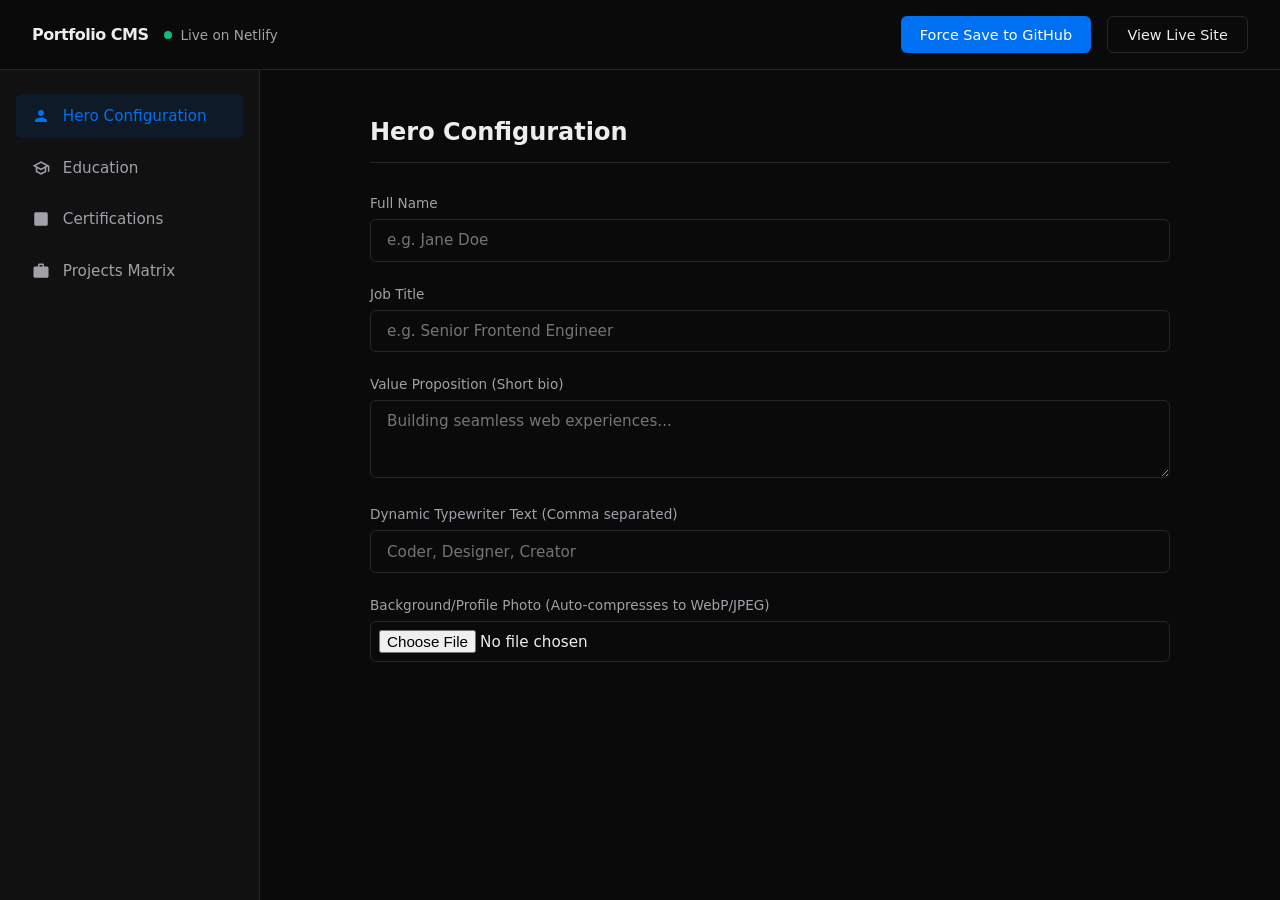
==== admin.html @ edcec65f "Update admin.html" ====
<!DOCTYPE html>
<html lang="en">
<head>
    <meta charset="UTF-8">
    <meta name="viewport" content="width=device-width, initial-scale=1.0">
    <title>CMS Dashboard</title>
    <style>
        :root { --bg-app: #0a0a0a; --bg-panel: #111111; --border: #27272a; --text-main: #ededed; --text-muted: #a1a1aa; --accent: #0070f3; --accent-hover: #0056b3; --danger: #ef4444; --success: #10b981; --radius: 6px; }
        * { box-sizing: border-box; margin: 0; padding: 0; font-family: 'Inter', system-ui, sans-serif; }
        body { background: var(--bg-app); color: var(--text-main); height: 100vh; overflow: hidden; }
        .hidden { display: none !important; }
        
        .dashboard { display: flex; flex-direction: column; height: 100vh; }
        .admin-header { display: flex; justify-content: space-between; align-items: center; padding: 1rem 2rem; border-bottom: 1px solid var(--border); background: var(--bg-app); }
        .admin-layout { display: flex; flex: 1; overflow: hidden; }
        .sidebar { width: 260px; border-right: 1px solid var(--border); background: var(--bg-panel); padding: 1.5rem 1rem; display: flex; flex-direction: column; gap: 0.5rem; }
        .nav-btn { display: flex; align-items: center; gap: 0.8rem; background: transparent; color: var(--text-muted); border: none; padding: 0.8rem 1rem; border-radius: var(--radius); cursor: pointer; text-align: left; font-size: 0.95rem; font-weight: 500; transition: all 0.2s; }
        .nav-btn:hover { background: rgba(255,255,255,0.05); color: var(--text-main); }
        .nav-btn.active { background: rgba(0, 112, 243, 0.1); color: var(--accent); }
        .nav-icon { width: 18px; height: 18px; fill: currentColor; }
        .main-content { flex: 1; padding: 3rem 4rem; overflow-y: auto; background: var(--bg-app); }
        .tab-pane { display: none; max-width: 800px; margin: 0 auto; animation: fadeIn 0.3s; }
        .tab-pane.active { display: block; }
        h2 { font-size: 1.5rem; font-weight: 600; margin-bottom: 2rem; border-bottom: 1px solid var(--border); padding-bottom: 1rem; }
        .saas-label { display: block; font-size: 0.85rem; font-weight: 500; color: var(--text-muted); margin-bottom: 0.5rem; }
        .saas-input { background: transparent; border: 1px solid var(--border); color: var(--text-main); padding: 0.7rem 1rem; border-radius: var(--radius); width: 100%; transition: all 0.2s; outline: none; margin-bottom: 1.5rem; font-size: 0.95rem; }
        .saas-input:focus { border-color: var(--accent); box-shadow: 0 0 0 1px var(--accent); }
        .btn-primary { background: var(--accent); color: white; border: none; padding: 0.6rem 1.2rem; border-radius: var(--radius); cursor: pointer; font-weight: 500; font-size: 0.9rem; transition: background 0.2s; display: inline-flex; align-items: center; justify-content: center; text-decoration: none;}
        .btn-primary:hover { background: var(--accent-hover); }
        .btn-outline { background: transparent; border: 1px solid var(--border); color: var(--text-main); padding: 0.6rem 1.2rem; border-radius: var(--radius); cursor: pointer; font-size: 0.9rem; transition: all 0.2s; text-decoration: none;}
        .btn-outline:hover { background: rgba(255,255,255,0.05); }
        .btn-danger { color: var(--danger) !important; border-color: rgba(239, 68, 68, 0.3) !important; }
        .btn-danger:hover { background: rgba(239, 68, 68, 0.1) !important; }
        .accordion-item { border: 1px solid var(--border); border-radius: var(--radius); margin-bottom: 1rem; background: var(--bg-panel); overflow: hidden; }
        .accordion-header { display: flex; justify-content: space-between; align-items: center; padding: 1rem 1.5rem; cursor: pointer; font-weight: 500; background: rgba(255,255,255,0.02); }
        .accordion-header:hover { background: rgba(255,255,255,0.05); }
        .accordion-body { padding: 1.5rem; border-top: 1px solid var(--border); display: none; }
        .save-indicator { font-size: 0.85rem; font-weight: 500; display: flex; align-items: center; gap: 0.5rem; color: var(--text-muted); }
        .dot { width: 8px; height: 8px; border-radius: 50%; background: var(--success); }
        .img-preview-box { width: 60px; height: 60px; border-radius: var(--radius); object-fit: cover; border: 1px solid var(--border); margin-top: 0.5rem; display: block; }
        @keyframes fadeIn { from { opacity: 0; transform: translateY(5px); } to { opacity: 1; transform: translateY(0); } }
    </style>
</head>
<body>

    <div id="admin-dashboard" class="dashboard">
        <header class="admin-header">
            <div style="display: flex; align-items: center; gap: 1rem;">
                <div style="font-weight: 600; letter-spacing: -0.5px;">Portfolio CMS</div>
                <div class="save-indicator" id="save-indicator"><div class="dot"></div> Live on Netlify</div>
            </div>
            <div style="display: flex; gap: 1rem;">
                <button id="manual-save-btn" class="btn-primary" onclick="saveStateToStorage()">Force Save to GitHub</button>
                <a href="index.html" target="_blank" class="btn-outline">View Live Site</a>
            </div>
        </header>
        
        <div class="admin-layout">
            <aside class="sidebar">
                <button class="nav-btn active" data-tab="hero-tab"><svg class="nav-icon" viewBox="0 0 24 24"><path d="M12 12c2.21 0 4-1.79 4-4s-1.79-4-4-4-4 1.79-4 4 1.79 4 4 4zm0 2c-2.67 0-8 1.34-8 4v2h16v-2c0-2.66-5.33-4-8-4z"/></svg> Hero Configuration</button>
                <button class="nav-btn" data-tab="edu-tab"><svg class="nav-icon" viewBox="0 0 24 24"><path d="M12 3L1 9l4 2.18v6L12 21l7-3.82v-6l2.12-1.15V17h2V9L12 3zm6.82 6L12 12.72 5.18 9 12 5.28 18.82 9zM17 15.99l-5 2.73-5-2.73v-3.72L12 15l5-2.73v3.72z"/></svg> Education</button>
                <button class="nav-btn" data-tab="cert-tab"><svg class="nav-icon" viewBox="0 0 24 24"><path d="M19 3H5c-1.1 0-2 .9-2 2v14c0 1.1.9 2 2 2h14c1.1 0 2-.9 2-2V5c0-1.1-.9-2-2-2zm-7 9h-2V7h-2v5H6v2h2v5h2v-5h2v-2z"/></svg> Certifications</button>
                <button class="nav-btn" data-tab="proj-tab"><svg class="nav-icon" viewBox="0 0 24 24"><path d="M20 6h-4V4c0-1.11-.89-2-2-2h-4c-1.11 0-2 .89-2 2v2H4c-1.11 0-1.99.89-1.99 2L2 19c0 1.11.89 2 2 2h16c1.11 0 2-.89 2-2V8c0-1.11-.89-2-2-2zm-6 0h-4V4h4v2z"/></svg> Projects Matrix</button>
            </aside>
            <main class="main-content">
                <div id="hero-tab" class="tab-pane active">
                    <h2>Hero Configuration</h2>
                    <label class="saas-label">Full Name</label>
                    <input type="text" id="h-name" class="saas-input" placeholder="e.g. Jane Doe" onchange="updateHero('name', this.value)">
                    <label class="saas-label">Job Title</label>
                    <input type="text" id="h-title" class="saas-input" placeholder="e.g. Senior Frontend Engineer" onchange="updateHero('title', this.value)">
                    <label class="saas-label">Value Proposition (Short bio)</label>
                    <textarea id="h-valueProp" class="saas-input" rows="3" placeholder="Building seamless web experiences..." onchange="updateHero('valueProp', this.value)"></textarea>
                    <label class="saas-label">Dynamic Typewriter Text (Comma separated)</label>
                    <input type="text" id="h-dynText" class="saas-input" placeholder="Coder, Designer, Creator" onchange="updateHeroMeta('dynamicText', this.value.split(',').map(s=>s.trim()))">
                    <label class="saas-label">Background/Profile Photo (Auto-compresses to WebP/JPEG)</label>
                    <input type="file" id="h-photo" accept="image/*" class="saas-input" style="padding: 0.5rem;" onchange="handleHeroImage(this)">
                    <img id="h-photo-preview" class="img-preview-box hidden" alt="Hero Preview">
                </div>
                <div id="edu-tab" class="tab-pane">
                    <div style="display:flex; justify-content:space-between; align-items:center; border-bottom: 1px solid var(--border); margin-bottom:2rem; padding-bottom:1rem;">
                        <h2 style="margin:0; border:none; padding:0;">Education Timeline</h2>
                        <button class="btn-primary" id="add-edu">+ Add Entry</button>
                    </div>
                    <div id="edu-list"></div>
                </div>
                <div id="cert-tab" class="tab-pane">
                    <div style="display:flex; justify-content:space-between; align-items:center; border-bottom: 1px solid var(--border); margin-bottom:2rem; padding-bottom:1rem;">
                        <h2 style="margin:0; border:none; padding:0;">Certifications</h2>
                        <button class="btn-primary" id="add-cert">+ Add Entry</button>
                    </div>
                    <div id="cert-list"></div>
                </div>
                <div id="proj-tab" class="tab-pane">
                    <div style="display:flex; justify-content:space-between; align-items:center; border-bottom: 1px solid var(--border); margin-bottom:2rem; padding-bottom:1rem;">
                        <h2 style="margin:0; border:none; padding:0;">Projects Matrix</h2>
                        <button class="btn-primary" id="add-proj">+ Add Entry</button>
                    </div>
                    <div id="proj-list"></div>
                </div>
            </main>
        </div>
    </div>
    <script src="admin.js"></script>
</body>
</html>
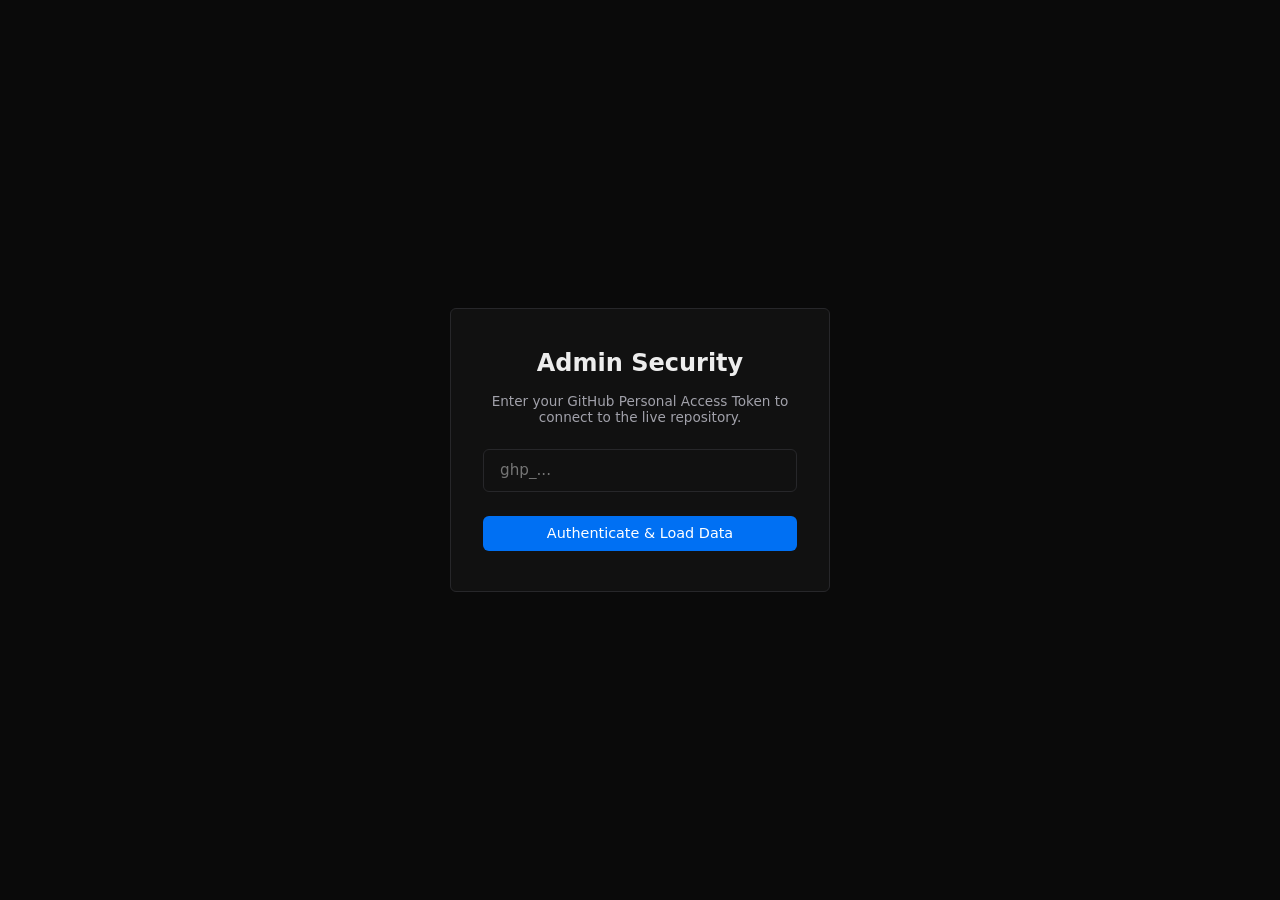
==== commit a4fbf164: "Add authentication screen and enhance layout Refactor admin.html to include authentication screen an" ====
--- a/admin.html
+++ b/admin.html
@@ -9,7 +9,9 @@
         * { box-sizing: border-box; margin: 0; padding: 0; font-family: 'Inter', system-ui, sans-serif; }
         body { background: var(--bg-app); color: var(--text-main); height: 100vh; overflow: hidden; }
         .hidden { display: none !important; }
-        
+        .auth-container { height: 100vh; display: flex; align-items: center; justify-content: center; }
+        .auth-box { background: var(--bg-panel); border: 1px solid var(--border); padding: 2.5rem 2rem; border-radius: var(--radius); width: 380px; text-align: center; }
+        .shake { animation: shake 0.4s; }
         .dashboard { display: flex; flex-direction: column; height: 100vh; }
         .admin-header { display: flex; justify-content: space-between; align-items: center; padding: 1rem 2rem; border-bottom: 1px solid var(--border); background: var(--bg-app); }
         .admin-layout { display: flex; flex: 1; overflow: hidden; }
@@ -39,19 +41,29 @@
         .dot { width: 8px; height: 8px; border-radius: 50%; background: var(--success); }
         .img-preview-box { width: 60px; height: 60px; border-radius: var(--radius); object-fit: cover; border: 1px solid var(--border); margin-top: 0.5rem; display: block; }
         @keyframes fadeIn { from { opacity: 0; transform: translateY(5px); } to { opacity: 1; transform: translateY(0); } }
+        @keyframes shake { 0%, 100% { transform: translateX(0); } 25% { transform: translateX(-10px); } 75% { transform: translateX(10px); } }
     </style>
 </head>
 <body>
+    <div id="auth-screen" class="auth-container">
+        <form id="login-form" class="auth-box">
+            <h2 style="margin-bottom: 1rem; border:none; padding:0;">Admin Security</h2>
+            <p style="font-size: 0.85rem; color: var(--text-muted); margin-bottom: 1.5rem;">Enter your GitHub Personal Access Token to connect to the live repository.</p>
+            <input type="password" id="gh-token" class="saas-input" placeholder="ghp_..." required style="margin-bottom: 1.5rem;">
+            <button type="submit" class="btn-primary" style="width: 100%;">Authenticate & Load Data</button>
+        </form>
+    </div>
 
-    <div id="admin-dashboard" class="dashboard">
+    <div id="admin-dashboard" class="hidden dashboard">
         <header class="admin-header">
             <div style="display: flex; align-items: center; gap: 1rem;">
                 <div style="font-weight: 600; letter-spacing: -0.5px;">Portfolio CMS</div>
                 <div class="save-indicator" id="save-indicator"><div class="dot"></div> Live on Netlify</div>
             </div>
             <div style="display: flex; gap: 1rem;">
-                <button id="manual-save-btn" class="btn-primary" onclick="saveStateToStorage()">Force Save to GitHub</button>
+                <button id="manual-save-btn" class="btn-primary" onclick="saveStateToStorage()">Save to GitHub</button>
                 <a href="index.html" target="_blank" class="btn-outline">View Live Site</a>
+                <button id="logout-btn" class="btn-outline btn-danger">Disconnect</button>
             </div>
         </header>
         
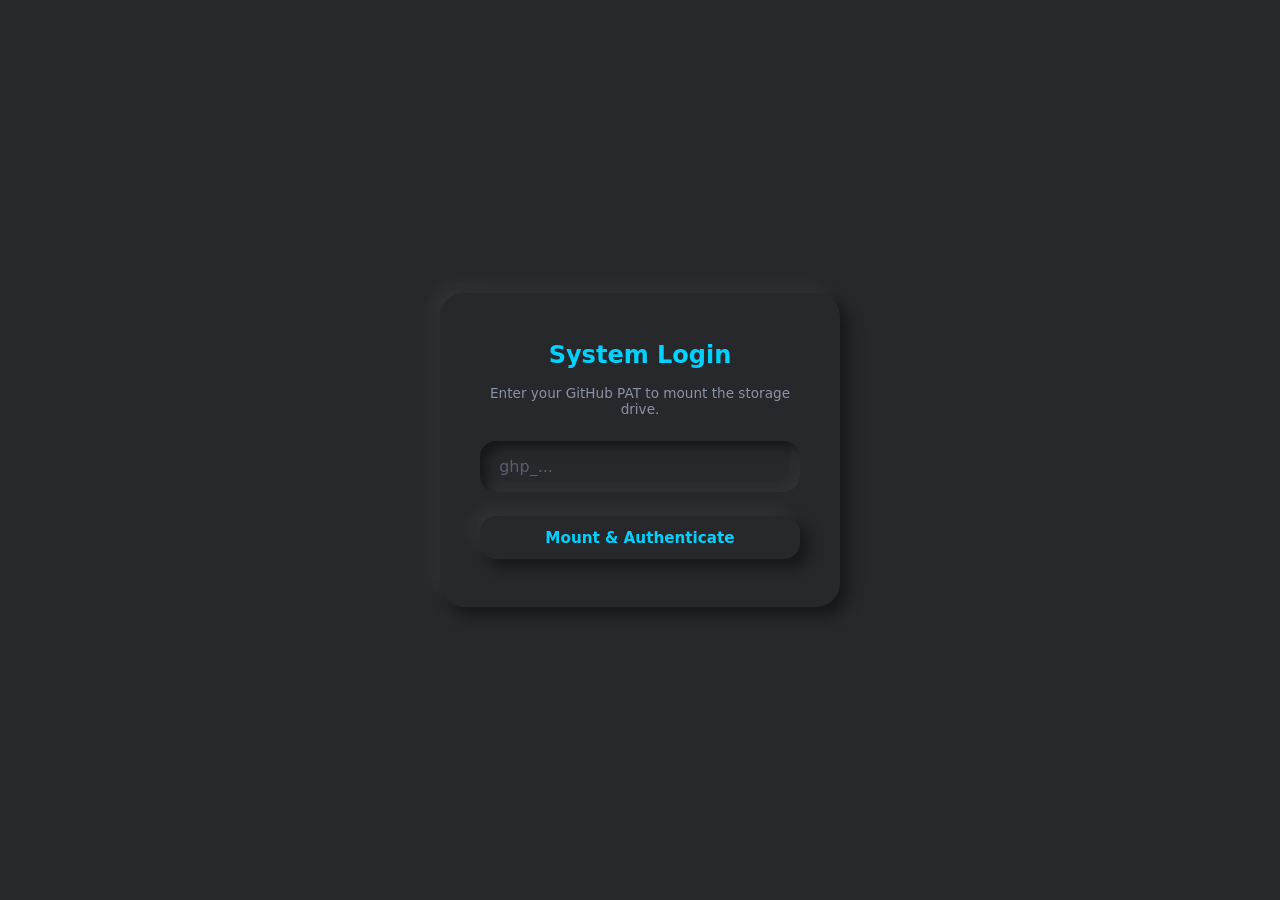
==== commit 1ea6456c: "Update admin.html" ====
--- a/admin.html
+++ b/admin.html
@@ -3,78 +3,138 @@
 <head>
     <meta charset="UTF-8">
     <meta name="viewport" content="width=device-width, initial-scale=1.0">
-    <title>CMS Dashboard</title>
+    <title>CMS Dashboard | Tactile Neumorphism</title>
     <style>
-        :root { --bg-app: #0a0a0a; --bg-panel: #111111; --border: #27272a; --text-main: #ededed; --text-muted: #a1a1aa; --accent: #0070f3; --accent-hover: #0056b3; --danger: #ef4444; --success: #10b981; --radius: 6px; }
+        :root {
+            /* The Tactile Dark Palette */
+            --bg-base: #26282B; 
+            --text-main: #E0E5EC; 
+            --text-muted: #8A92A3; 
+            --accent: #00D2FF; 
+            --danger: #FF4757; 
+            --success: #2ED573; 
+            --radius: 16px; 
+            
+            /* Neumorphic Shadow Engines */
+            --shadow-dark: rgba(0, 0, 0, 0.45);
+            --shadow-light: rgba(255, 255, 255, 0.05);
+            
+            /* Outset (Extruded components) */
+            --neu-out: 8px 8px 16px var(--shadow-dark), -8px -8px 16px var(--shadow-light);
+            /* Inset (Carved components) */
+            --neu-in: inset 6px 6px 12px var(--shadow-dark), inset -6px -6px 12px var(--shadow-light);
+            /* Pressed (Button Hover State) */
+            --neu-pressed: inset 4px 4px 8px var(--shadow-dark), inset -4px -4px 8px var(--shadow-light);
+        }
+
+        /* Base Resets & Smooth Scrolling */
         * { box-sizing: border-box; margin: 0; padding: 0; font-family: 'Inter', system-ui, sans-serif; }
-        body { background: var(--bg-app); color: var(--text-main); height: 100vh; overflow: hidden; }
+        html { scroll-behavior: smooth; }
+        body { background: var(--bg-base); color: var(--text-main); height: 100vh; overflow: hidden; }
         .hidden { display: none !important; }
+
+        /* Custom Tactile Scrollbar */
+        ::-webkit-scrollbar { width: 10px; }
+        ::-webkit-scrollbar-track { background: var(--bg-base); box-shadow: var(--neu-in); border-radius: 10px; margin: 10px; }
+        ::-webkit-scrollbar-thumb { background: var(--bg-base); box-shadow: var(--neu-out); border-radius: 10px; border: 2px solid var(--bg-base); }
+        ::-webkit-scrollbar-thumb:hover { background: var(--text-muted); }
+
+        /* Layout & Typography */
+        h2 { font-size: 1.5rem; font-weight: 600; margin-bottom: 2rem; color: var(--accent); padding-bottom: 1rem; border-bottom: 2px solid rgba(255,255,255,0.02); }
+        .saas-label { display: block; font-size: 0.85rem; font-weight: 500; color: var(--text-muted); margin-bottom: 0.8rem; padding-left: 0.5rem; }
+
+        /* The Auth Box */
         .auth-container { height: 100vh; display: flex; align-items: center; justify-content: center; }
-        .auth-box { background: var(--bg-panel); border: 1px solid var(--border); padding: 2.5rem 2rem; border-radius: var(--radius); width: 380px; text-align: center; }
-        .shake { animation: shake 0.4s; }
-        .dashboard { display: flex; flex-direction: column; height: 100vh; }
-        .admin-header { display: flex; justify-content: space-between; align-items: center; padding: 1rem 2rem; border-bottom: 1px solid var(--border); background: var(--bg-app); }
+        .auth-box { background: var(--bg-base); padding: 3rem 2.5rem; border-radius: 24px; width: 400px; text-align: center; box-shadow: var(--neu-out); animation: floatIn 0.8s cubic-bezier(0.2, 0.8, 0.2, 1); }
+
+        /* Admin Dashboard Layout */
+        .dashboard { display: flex; flex-direction: column; height: 100vh; animation: fadeIn 0.5s ease-out; }
+        .admin-header { display: flex; justify-content: space-between; align-items: center; padding: 1.2rem 2.5rem; background: var(--bg-base); box-shadow: 0 10px 15px -3px rgba(0,0,0,0.2); z-index: 10; }
         .admin-layout { display: flex; flex: 1; overflow: hidden; }
-        .sidebar { width: 260px; border-right: 1px solid var(--border); background: var(--bg-panel); padding: 1.5rem 1rem; display: flex; flex-direction: column; gap: 0.5rem; }
-        .nav-btn { display: flex; align-items: center; gap: 0.8rem; background: transparent; color: var(--text-muted); border: none; padding: 0.8rem 1rem; border-radius: var(--radius); cursor: pointer; text-align: left; font-size: 0.95rem; font-weight: 500; transition: all 0.2s; }
-        .nav-btn:hover { background: rgba(255,255,255,0.05); color: var(--text-main); }
-        .nav-btn.active { background: rgba(0, 112, 243, 0.1); color: var(--accent); }
-        .nav-icon { width: 18px; height: 18px; fill: currentColor; }
-        .main-content { flex: 1; padding: 3rem 4rem; overflow-y: auto; background: var(--bg-app); }
-        .tab-pane { display: none; max-width: 800px; margin: 0 auto; animation: fadeIn 0.3s; }
-        .tab-pane.active { display: block; }
-        h2 { font-size: 1.5rem; font-weight: 600; margin-bottom: 2rem; border-bottom: 1px solid var(--border); padding-bottom: 1rem; }
-        .saas-label { display: block; font-size: 0.85rem; font-weight: 500; color: var(--text-muted); margin-bottom: 0.5rem; }
-        .saas-input { background: transparent; border: 1px solid var(--border); color: var(--text-main); padding: 0.7rem 1rem; border-radius: var(--radius); width: 100%; transition: all 0.2s; outline: none; margin-bottom: 1.5rem; font-size: 0.95rem; }
-        .saas-input:focus { border-color: var(--accent); box-shadow: 0 0 0 1px var(--accent); }
-        .btn-primary { background: var(--accent); color: white; border: none; padding: 0.6rem 1.2rem; border-radius: var(--radius); cursor: pointer; font-weight: 500; font-size: 0.9rem; transition: background 0.2s; display: inline-flex; align-items: center; justify-content: center; text-decoration: none;}
-        .btn-primary:hover { background: var(--accent-hover); }
-        .btn-outline { background: transparent; border: 1px solid var(--border); color: var(--text-main); padding: 0.6rem 1.2rem; border-radius: var(--radius); cursor: pointer; font-size: 0.9rem; transition: all 0.2s; text-decoration: none;}
-        .btn-outline:hover { background: rgba(255,255,255,0.05); }
-        .btn-danger { color: var(--danger) !important; border-color: rgba(239, 68, 68, 0.3) !important; }
-        .btn-danger:hover { background: rgba(239, 68, 68, 0.1) !important; }
-        .accordion-item { border: 1px solid var(--border); border-radius: var(--radius); margin-bottom: 1rem; background: var(--bg-panel); overflow: hidden; }
-        .accordion-header { display: flex; justify-content: space-between; align-items: center; padding: 1rem 1.5rem; cursor: pointer; font-weight: 500; background: rgba(255,255,255,0.02); }
-        .accordion-header:hover { background: rgba(255,255,255,0.05); }
-        .accordion-body { padding: 1.5rem; border-top: 1px solid var(--border); display: none; }
-        .save-indicator { font-size: 0.85rem; font-weight: 500; display: flex; align-items: center; gap: 0.5rem; color: var(--text-muted); }
-        .dot { width: 8px; height: 8px; border-radius: 50%; background: var(--success); }
-        .img-preview-box { width: 60px; height: 60px; border-radius: var(--radius); object-fit: cover; border: 1px solid var(--border); margin-top: 0.5rem; display: block; }
-        @keyframes fadeIn { from { opacity: 0; transform: translateY(5px); } to { opacity: 1; transform: translateY(0); } }
-        @keyframes shake { 0%, 100% { transform: translateX(0); } 25% { transform: translateX(-10px); } 75% { transform: translateX(10px); } }
+        .sidebar { width: 280px; background: var(--bg-base); padding: 2rem 1.5rem; display: flex; flex-direction: column; gap: 1rem; box-shadow: 10px 0 15px -3px rgba(0,0,0,0.1); z-index: 5; }
+        .main-content { flex: 1; padding: 3rem 5rem; overflow-y: auto; background: var(--bg-base); }
+
+        /* Nav Buttons (The Squishy Tabs) */
+        .nav-btn { display: flex; align-items: center; gap: 1rem; background: var(--bg-base); color: var(--text-muted); border: none; padding: 1rem 1.2rem; border-radius: var(--radius); cursor: pointer; text-align: left; font-size: 0.95rem; font-weight: 600; box-shadow: var(--bg-base); transition: all 0.4s cubic-bezier(0.2, 0.8, 0.2, 1); }
+        .nav-btn:hover { box-shadow: var(--neu-out); color: var(--text-main); transform: translateY(-2px); }
+        .nav-btn.active { box-shadow: var(--neu-in); color: var(--accent); transform: translateY(0); }
+        .nav-icon { width: 20px; height: 20px; fill: currentColor; transition: transform 0.4s; }
+        .nav-btn:hover .nav-icon { transform: scale(1.1); }
+
+        /* Tab Animations */
+        .tab-pane { display: none; max-width: 850px; margin: 0 auto; }
+        .tab-pane.active { display: block; animation: slideUpFade 0.6s cubic-bezier(0.2, 0.8, 0.2, 1) forwards; }
+
+        /* Inputs (Carved into the screen) */
+        .saas-input { background: var(--bg-base); border: none; color: var(--text-main); padding: 1rem 1.2rem; border-radius: var(--radius); width: 100%; margin-bottom: 2rem; font-size: 1rem; box-shadow: var(--neu-in); transition: all 0.3s ease; outline: none; }
+        .saas-input:focus { box-shadow: var(--neu-in), 0 0 0 2px rgba(0, 210, 255, 0.2); }
+        .saas-input::placeholder { color: #5A6070; }
+
+        /* Buttons (Physical Hardware keys) */
+        .btn-primary, .btn-outline { background: var(--bg-base); border: none; padding: 0.8rem 1.5rem; border-radius: var(--radius); cursor: pointer; font-weight: 600; font-size: 0.95rem; display: inline-flex; align-items: center; justify-content: center; text-decoration: none; box-shadow: var(--neu-out); transition: all 0.3s cubic-bezier(0.25, 1, 0.5, 1); }
+        .btn-primary { color: var(--accent); }
+        .btn-outline { color: var(--text-main); }
+        .btn-danger { color: var(--danger) !important; }
+        .btn-primary:hover, .btn-outline:hover { box-shadow: var(--neu-pressed); transform: scale(0.97); }
+        .btn-primary:active, .btn-outline:active { box-shadow: var(--neu-in); }
+
+        /* Accordions (Modular blocks) */
+        .accordion-item { border-radius: var(--radius); margin-bottom: 1.5rem; background: var(--bg-base); box-shadow: var(--neu-out); overflow: hidden; transition: all 0.3s ease; }
+        .accordion-header { display: flex; justify-content: space-between; align-items: center; padding: 1.2rem 1.5rem; cursor: pointer; font-weight: 600; transition: background 0.3s; }
+        .accordion-header:hover { color: var(--accent); }
+        .accordion-body { padding: 1.5rem; border-top: 2px solid rgba(255,255,255,0.02); box-shadow: var(--neu-in); }
+
+        /* Indicators & Previews */
+        .save-indicator { font-size: 0.85rem; font-weight: 500; display: flex; align-items: center; gap: 0.6rem; color: var(--text-muted); }
+        .dot { width: 10px; height: 10px; border-radius: 50%; background: var(--success); box-shadow: 0 0 10px var(--success); }
+        .img-preview-box { width: 70px; height: 70px; border-radius: var(--radius); object-fit: cover; box-shadow: var(--neu-in); margin-top: 0.5rem; display: block; border: 4px solid var(--bg-base); }
+
+        /* Keyframe Animations */
+        @keyframes slideUpFade { 0% { opacity: 0; transform: translateY(30px) scale(0.98); } 100% { opacity: 1; transform: translateY(0) scale(1); } }
+        @keyframes floatIn { 0% { opacity: 0; transform: translateY(40px) scale(0.9); } 100% { opacity: 1; transform: translateY(0) scale(1); } }
+        @keyframes fadeIn { from { opacity: 0; } to { opacity: 1; } }
+        @keyframes shake { 0%, 100% { transform: translateX(0); } 25% { transform: translateX(-12px); } 75% { transform: translateX(12px); } }
     </style>
 </head>
 <body>
+    <!-- AUTHENTICATION SCREEN -->
     <div id="auth-screen" class="auth-container">
         <form id="login-form" class="auth-box">
-            <h2 style="margin-bottom: 1rem; border:none; padding:0;">Admin Security</h2>
-            <p style="font-size: 0.85rem; color: var(--text-muted); margin-bottom: 1.5rem;">Enter your GitHub Personal Access Token to connect to the live repository.</p>
+            <h2 style="margin-bottom: 1rem; border:none; padding:0;">System Login</h2>
+            <p style="font-size: 0.85rem; color: var(--text-muted); margin-bottom: 1.5rem;">Enter your GitHub PAT to mount the storage drive.</p>
             <input type="password" id="gh-token" class="saas-input" placeholder="ghp_..." required style="margin-bottom: 1.5rem;">
-            <button type="submit" class="btn-primary" style="width: 100%;">Authenticate & Load Data</button>
+            <button type="submit" class="btn-primary" style="width: 100%;">Mount & Authenticate</button>
         </form>
     </div>
 
+    <!-- MAIN DASHBOARD -->
     <div id="admin-dashboard" class="hidden dashboard">
         <header class="admin-header">
-            <div style="display: flex; align-items: center; gap: 1rem;">
-                <div style="font-weight: 600; letter-spacing: -0.5px;">Portfolio CMS</div>
-                <div class="save-indicator" id="save-indicator"><div class="dot"></div> Live on Netlify</div>
+            <div style="display: flex; align-items: center; gap: 1.5rem;">
+                <div style="font-weight: 700; letter-spacing: 1px; color: var(--accent);">CMS_CORE</div>
+                <div class="save-indicator" id="save-indicator"><div class="dot"></div> System Synced</div>
             </div>
             <div style="display: flex; gap: 1rem;">
-                <button id="manual-save-btn" class="btn-primary" onclick="saveStateToStorage()">Save to GitHub</button>
-                <a href="index.html" target="_blank" class="btn-outline">View Live Site</a>
-                <button id="logout-btn" class="btn-outline btn-danger">Disconnect</button>
+                <button id="manual-save-btn" class="btn-primary" onclick="saveStateToStorage()">Force Sync to GitHub</button>
+                <a href="index.html" target="_blank" class="btn-outline">View Front-End</a>
+                <button id="logout-btn" class="btn-outline btn-danger">Eject</button>
             </div>
         </header>
         
         <div class="admin-layout">
+            <!-- SIDEBAR NAVIGATION -->
             <aside class="sidebar">
                 <button class="nav-btn active" data-tab="hero-tab"><svg class="nav-icon" viewBox="0 0 24 24"><path d="M12 12c2.21 0 4-1.79 4-4s-1.79-4-4-4-4 1.79-4 4 1.79 4 4 4zm0 2c-2.67 0-8 1.34-8 4v2h16v-2c0-2.66-5.33-4-8-4z"/></svg> Hero Configuration</button>
-                <button class="nav-btn" data-tab="edu-tab"><svg class="nav-icon" viewBox="0 0 24 24"><path d="M12 3L1 9l4 2.18v6L12 21l7-3.82v-6l2.12-1.15V17h2V9L12 3zm6.82 6L12 12.72 5.18 9 12 5.28 18.82 9zM17 15.99l-5 2.73-5-2.73v-3.72L12 15l5-2.73v3.72z"/></svg> Education</button>
+                <button class="nav-btn" data-tab="edu-tab"><svg class="nav-icon" viewBox="0 0 24 24"><path d="M12 3L1 9l4 2.18v6L12 21l7-3.82v-6l2.12-1.15V17h2V9L12 3zm6.82 6L12 12.72 5.18 9 12 5.28 18.82 9zM17 15.99l-5 2.73-5-2.73v-3.72L12 15l5-2.73v3.72z"/></svg> Education Timeline</button>
                 <button class="nav-btn" data-tab="cert-tab"><svg class="nav-icon" viewBox="0 0 24 24"><path d="M19 3H5c-1.1 0-2 .9-2 2v14c0 1.1.9 2 2 2h14c1.1 0 2-.9 2-2V5c0-1.1-.9-2-2-2zm-7 9h-2V7h-2v5H6v2h2v5h2v-5h2v-2z"/></svg> Certifications</button>
                 <button class="nav-btn" data-tab="proj-tab"><svg class="nav-icon" viewBox="0 0 24 24"><path d="M20 6h-4V4c0-1.11-.89-2-2-2h-4c-1.11 0-2 .89-2 2v2H4c-1.11 0-1.99.89-1.99 2L2 19c0 1.11.89 2 2 2h16c1.11 0 2-.89 2-2V8c0-1.11-.89-2-2-2zm-6 0h-4V4h4v2z"/></svg> Projects Matrix</button>
+                <button class="nav-btn" data-tab="contact-tab"><svg class="nav-icon" viewBox="0 0 24 24"><path d="M20 4H4c-1.1 0-1.99.9-1.99 2L2 18c0 1.1.9 2 2 2h16c1.1 0 2-.9 2-2V6c0-1.1-.9-2-2-2zm0 4l-8 5-8-5V6l8 5 8-5v2z"/></svg> Contact & Forms</button>
             </aside>
+
+            <!-- MAIN WORKSPACE -->
             <main class="main-content">
+                
+                <!-- HERO TAB -->
                 <div id="hero-tab" class="tab-pane active">
                     <h2>Hero Configuration</h2>
                     <label class="saas-label">Full Name</label>
@@ -85,34 +145,66 @@
                     <textarea id="h-valueProp" class="saas-input" rows="3" placeholder="Building seamless web experiences..." onchange="updateHero('valueProp', this.value)"></textarea>
                     <label class="saas-label">Dynamic Typewriter Text (Comma separated)</label>
                     <input type="text" id="h-dynText" class="saas-input" placeholder="Coder, Designer, Creator" onchange="updateHeroMeta('dynamicText', this.value.split(',').map(s=>s.trim()))">
+                    
                     <label class="saas-label">Background/Profile Photo (Auto-compresses to WebP/JPEG)</label>
-                    <input type="file" id="h-photo" accept="image/*" class="saas-input" style="padding: 0.5rem;" onchange="handleHeroImage(this)">
+                    <input type="file" id="h-photo" accept="image/*" class="saas-input" style="padding: 1rem;" onchange="handleHeroImage(this)">
                     <img id="h-photo-preview" class="img-preview-box hidden" alt="Hero Preview">
-                </div>
+
+                    <div style="margin-top: 3rem; padding-top: 2rem; border-top: 2px solid rgba(255,255,255,0.02);">
+                        <h3 style="font-size: 1.2rem; margin-bottom: 1.5rem; color: var(--accent);">Meta & Visibility Toggles</h3>
+                        <label class="saas-label">Location</label>
+                        <input type="text" id="h-location" class="saas-input" placeholder="e.g. Chennai, India" onchange="updateHeroMeta('location', this.value)">
+                        <label class="saas-label">Availability Status</label>
+                        <input type="text" id="h-avail" class="saas-input" placeholder="e.g. Available for immediate joining" onchange="updateHeroMeta('availability', this.value)">
+                        <div style="display: flex; gap: 2.5rem; margin-top: 1rem; padding: 1rem; background: var(--bg-base); box-shadow: var(--neu-in); border-radius: var(--radius);">
+                            <label style="display: flex; align-items: center; gap: 0.8rem; font-size: 0.95rem; cursor: pointer; color: var(--text-main);">
+                                <input type="checkbox" id="t-social" style="width: 18px; height: 18px;" onchange="state.hero.toggles = state.hero.toggles || {}; state.hero.toggles.showSocial = this.checked; saveStateToStorage();"> Show Social Media Icons
+                            </label>
+                            <label style="display: flex; align-items: center; gap: 0.8rem; font-size: 0.95rem; cursor: pointer; color: var(--text-main);">
+                                <input type="checkbox" id="t-clients" style="width: 18px; height: 18px;" onchange="state.hero.toggles = state.hero.toggles || {}; state.hero.toggles.showClientLogos = this.checked; saveStateToStorage();"> Show Client Logos
+                            </label>
+                        </div>
+                    </div>
+                </div>
+
+                <!-- EDUCATION TAB -->
                 <div id="edu-tab" class="tab-pane">
-                    <div style="display:flex; justify-content:space-between; align-items:center; border-bottom: 1px solid var(--border); margin-bottom:2rem; padding-bottom:1rem;">
+                    <div style="display:flex; justify-content:space-between; align-items:center; border-bottom: 2px solid rgba(255,255,255,0.02); margin-bottom:2rem; padding-bottom:1rem;">
                         <h2 style="margin:0; border:none; padding:0;">Education Timeline</h2>
                         <button class="btn-primary" id="add-edu">+ Add Entry</button>
                     </div>
                     <div id="edu-list"></div>
                 </div>
+
+                <!-- CERTIFICATIONS TAB -->
                 <div id="cert-tab" class="tab-pane">
-                    <div style="display:flex; justify-content:space-between; align-items:center; border-bottom: 1px solid var(--border); margin-bottom:2rem; padding-bottom:1rem;">
+                    <div style="display:flex; justify-content:space-between; align-items:center; border-bottom: 2px solid rgba(255,255,255,0.02); margin-bottom:2rem; padding-bottom:1rem;">
                         <h2 style="margin:0; border:none; padding:0;">Certifications</h2>
                         <button class="btn-primary" id="add-cert">+ Add Entry</button>
                     </div>
                     <div id="cert-list"></div>
                 </div>
+
+                <!-- PROJECTS TAB -->
                 <div id="proj-tab" class="tab-pane">
-                    <div style="display:flex; justify-content:space-between; align-items:center; border-bottom: 1px solid var(--border); margin-bottom:2rem; padding-bottom:1rem;">
+                    <div style="display:flex; justify-content:space-between; align-items:center; border-bottom: 2px solid rgba(255,255,255,0.02); margin-bottom:2rem; padding-bottom:1rem;">
                         <h2 style="margin:0; border:none; padding:0;">Projects Matrix</h2>
                         <button class="btn-primary" id="add-proj">+ Add Entry</button>
                     </div>
                     <div id="proj-list"></div>
+                </div>
+
+                <!-- CONTACT TAB -->
+                <div id="contact-tab" class="tab-pane">
+                    <h2>Contact Form Integration</h2>
+                    <p style="color: var(--text-muted); font-size: 0.95rem; margin-bottom: 2rem; line-height: 1.5;">Paste your endpoint URL from Web3Forms, Formspree, or Getform here. The public site will automatically route all form submissions to this address.</p>
+                    <label class="saas-label">Form Action URL (Endpoint)</label>
+                    <input type="url" id="c-endpoint" class="saas-input" placeholder="https://api.web3forms.com/submit" onchange="state.contact = state.contact || {}; state.contact.formEndpoint = this.value; saveStateToStorage();">
                 </div>
             </main>
         </div>
     </div>
+    
     <script src="admin.js"></script>
 </body>
 </html>
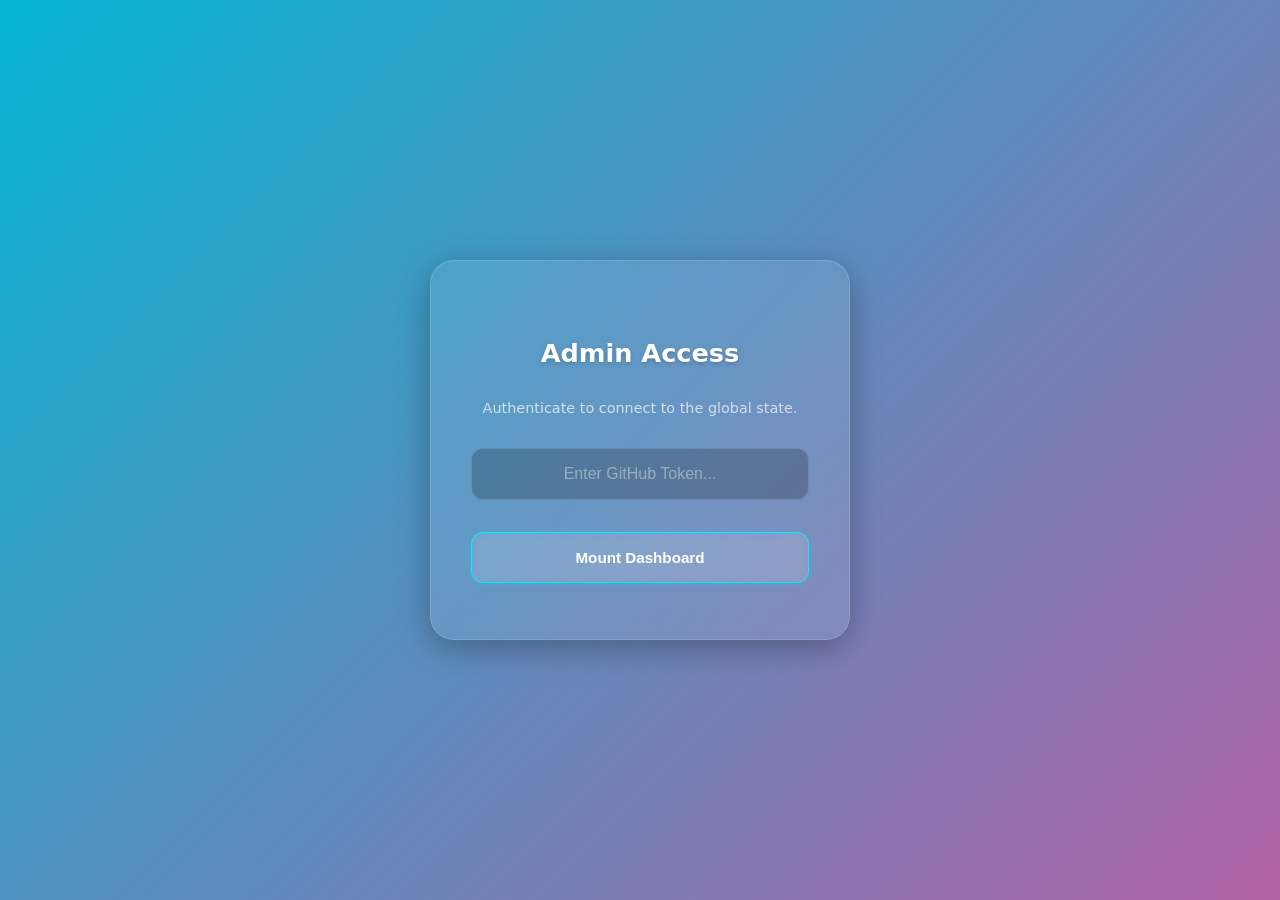
==== commit 60388ac6: "Update admin.html" ====
--- a/admin.html
+++ b/admin.html
@@ -3,95 +3,145 @@
 <head>
     <meta charset="UTF-8">
     <meta name="viewport" content="width=device-width, initial-scale=1.0">
-    <title>CMS Dashboard | Tactile Neumorphism</title>
+    <title>CMS Dashboard | Colorful Glassmorphism</title>
     <style>
         :root {
-            /* The Tactile Dark Palette */
-            --bg-base: #26282B; 
-            --text-main: #E0E5EC; 
-            --text-muted: #8A92A3; 
-            --accent: #00D2FF; 
-            --danger: #FF4757; 
-            --success: #2ED573; 
-            --radius: 16px; 
+            /* Glassmorphism Variables */
+            --glass-bg: rgba(255, 255, 255, 0.08);
+            --glass-bg-hover: rgba(255, 255, 255, 0.15);
+            --glass-border: rgba(255, 255, 255, 0.15);
+            --glass-border-light: rgba(255, 255, 255, 0.3);
+            --glass-shadow: 0 8px 32px 0 rgba(0, 0, 0, 0.3);
             
-            /* Neumorphic Shadow Engines */
-            --shadow-dark: rgba(0, 0, 0, 0.45);
-            --shadow-light: rgba(255, 255, 255, 0.05);
-            
-            /* Outset (Extruded components) */
-            --neu-out: 8px 8px 16px var(--shadow-dark), -8px -8px 16px var(--shadow-light);
-            /* Inset (Carved components) */
-            --neu-in: inset 6px 6px 12px var(--shadow-dark), inset -6px -6px 12px var(--shadow-light);
-            /* Pressed (Button Hover State) */
-            --neu-pressed: inset 4px 4px 8px var(--shadow-dark), inset -4px -4px 8px var(--shadow-light);
-        }
-
-        /* Base Resets & Smooth Scrolling */
-        * { box-sizing: border-box; margin: 0; padding: 0; font-family: 'Inter', system-ui, sans-serif; }
-        html { scroll-behavior: smooth; }
-        body { background: var(--bg-base); color: var(--text-main); height: 100vh; overflow: hidden; }
+            /* Text & Accents */
+            --text-main: #ffffff;
+            --text-muted: rgba(255, 255, 255, 0.7);
+            --accent: #00F0FF; /* Neon Cyan */
+            --danger: #FF4757;
+            --success: #2ED573;
+            --radius: 20px;
+        }
+
+        /* Animated Colorful Background */
+        body {
+            margin: 0;
+            padding: 0;
+            box-sizing: border-box;
+            font-family: 'Inter', system-ui, sans-serif;
+            color: var(--text-main);
+            height: 100vh;
+            overflow: hidden;
+            background: linear-gradient(-45deg, #3b82f6, #8b5cf6, #ec4899, #06b6d4);
+            background-size: 400% 400%;
+            animation: gradientBG 15s ease infinite;
+        }
+
+        @keyframes gradientBG {
+            0% { background-position: 0% 50%; }
+            50% { background-position: 100% 50%; }
+            100% { background-position: 0% 50%; }
+        }
+
+        * { box-sizing: border-box; }
         .hidden { display: none !important; }
 
-        /* Custom Tactile Scrollbar */
-        ::-webkit-scrollbar { width: 10px; }
-        ::-webkit-scrollbar-track { background: var(--bg-base); box-shadow: var(--neu-in); border-radius: 10px; margin: 10px; }
-        ::-webkit-scrollbar-thumb { background: var(--bg-base); box-shadow: var(--neu-out); border-radius: 10px; border: 2px solid var(--bg-base); }
-        ::-webkit-scrollbar-thumb:hover { background: var(--text-muted); }
-
-        /* Layout & Typography */
-        h2 { font-size: 1.5rem; font-weight: 600; margin-bottom: 2rem; color: var(--accent); padding-bottom: 1rem; border-bottom: 2px solid rgba(255,255,255,0.02); }
-        .saas-label { display: block; font-size: 0.85rem; font-weight: 500; color: var(--text-muted); margin-bottom: 0.8rem; padding-left: 0.5rem; }
+        /* Custom Glass Scrollbar */
+        ::-webkit-scrollbar { width: 8px; }
+        ::-webkit-scrollbar-track { background: rgba(0,0,0,0.1); }
+        ::-webkit-scrollbar-thumb { background: var(--glass-bg-hover); border-radius: 10px; border: 1px solid var(--glass-border); }
+
+        /* Typography */
+        h2 { font-size: 1.6rem; font-weight: 600; margin-bottom: 2rem; color: #fff; padding-bottom: 1rem; border-bottom: 1px solid var(--glass-border); text-shadow: 0 2px 4px rgba(0,0,0,0.2); }
+        .saas-label { display: block; font-size: 0.85rem; font-weight: 500; color: var(--text-muted); margin-bottom: 0.8rem; padding-left: 0.5rem; text-transform: uppercase; letter-spacing: 1px; }
+
+        /* Base Glass Panel Class */
+        .glass-panel {
+            background: var(--glass-bg);
+            backdrop-filter: blur(16px);
+            -webkit-backdrop-filter: blur(16px);
+            border: 1px solid var(--glass-border);
+            box-shadow: var(--glass-shadow);
+        }
 
         /* The Auth Box */
-        .auth-container { height: 100vh; display: flex; align-items: center; justify-content: center; }
-        .auth-box { background: var(--bg-base); padding: 3rem 2.5rem; border-radius: 24px; width: 400px; text-align: center; box-shadow: var(--neu-out); animation: floatIn 0.8s cubic-bezier(0.2, 0.8, 0.2, 1); }
+        .auth-container { height: 100vh; display: flex; align-items: center; justify-content: center; padding: 20px; }
+        .auth-box { border-radius: 24px; padding: 3.5rem 2.5rem; width: 420px; text-align: center; animation: floatIn 0.8s cubic-bezier(0.2, 0.8, 0.2, 1); }
 
         /* Admin Dashboard Layout */
         .dashboard { display: flex; flex-direction: column; height: 100vh; animation: fadeIn 0.5s ease-out; }
-        .admin-header { display: flex; justify-content: space-between; align-items: center; padding: 1.2rem 2.5rem; background: var(--bg-base); box-shadow: 0 10px 15px -3px rgba(0,0,0,0.2); z-index: 10; }
-        .admin-layout { display: flex; flex: 1; overflow: hidden; }
-        .sidebar { width: 280px; background: var(--bg-base); padding: 2rem 1.5rem; display: flex; flex-direction: column; gap: 1rem; box-shadow: 10px 0 15px -3px rgba(0,0,0,0.1); z-index: 5; }
-        .main-content { flex: 1; padding: 3rem 5rem; overflow-y: auto; background: var(--bg-base); }
-
-        /* Nav Buttons (The Squishy Tabs) */
-        .nav-btn { display: flex; align-items: center; gap: 1rem; background: var(--bg-base); color: var(--text-muted); border: none; padding: 1rem 1.2rem; border-radius: var(--radius); cursor: pointer; text-align: left; font-size: 0.95rem; font-weight: 600; box-shadow: var(--bg-base); transition: all 0.4s cubic-bezier(0.2, 0.8, 0.2, 1); }
-        .nav-btn:hover { box-shadow: var(--neu-out); color: var(--text-main); transform: translateY(-2px); }
-        .nav-btn.active { box-shadow: var(--neu-in); color: var(--accent); transform: translateY(0); }
-        .nav-icon { width: 20px; height: 20px; fill: currentColor; transition: transform 0.4s; }
-        .nav-btn:hover .nav-icon { transform: scale(1.1); }
+        .admin-header { display: flex; justify-content: space-between; align-items: center; padding: 1.2rem 2.5rem; border-bottom: 1px solid var(--glass-border); z-index: 10; }
+        
+        .admin-layout { display: flex; flex: 1; overflow: hidden; margin: 1.5rem; gap: 1.5rem; }
+        
+        /* Glass Sidebar */
+        .sidebar { width: 280px; padding: 2rem 1.5rem; display: flex; flex-direction: column; gap: 1rem; border-radius: var(--radius); }
+        .main-content { flex: 1; padding: 2.5rem 4rem; overflow-y: auto; border-radius: var(--radius); }
+
+        /* Nav Buttons (Glass Tabs) */
+        .nav-btn { 
+            display: flex; align-items: center; gap: 1rem; 
+            background: transparent; color: var(--text-muted); 
+            border: 1px solid transparent; padding: 1rem 1.2rem; 
+            border-radius: 12px; cursor: pointer; 
+            text-align: left; font-size: 0.95rem; font-weight: 600; 
+            transition: all 0.3s ease;
+        }
+        .nav-btn:hover { background: var(--glass-bg-hover); color: #fff; border-color: var(--glass-border); transform: translateX(5px); }
+        .nav-btn.active { background: var(--glass-bg-hover); border: 1px solid var(--glass-border-light); color: #fff; box-shadow: 0 4px 15px rgba(0,0,0,0.1); }
+        .nav-icon { width: 20px; height: 20px; fill: currentColor; }
 
         /* Tab Animations */
         .tab-pane { display: none; max-width: 850px; margin: 0 auto; }
-        .tab-pane.active { display: block; animation: slideUpFade 0.6s cubic-bezier(0.2, 0.8, 0.2, 1) forwards; }
-
-        /* Inputs (Carved into the screen) */
-        .saas-input { background: var(--bg-base); border: none; color: var(--text-main); padding: 1rem 1.2rem; border-radius: var(--radius); width: 100%; margin-bottom: 2rem; font-size: 1rem; box-shadow: var(--neu-in); transition: all 0.3s ease; outline: none; }
-        .saas-input:focus { box-shadow: var(--neu-in), 0 0 0 2px rgba(0, 210, 255, 0.2); }
-        .saas-input::placeholder { color: #5A6070; }
-
-        /* Buttons (Physical Hardware keys) */
-        .btn-primary, .btn-outline { background: var(--bg-base); border: none; padding: 0.8rem 1.5rem; border-radius: var(--radius); cursor: pointer; font-weight: 600; font-size: 0.95rem; display: inline-flex; align-items: center; justify-content: center; text-decoration: none; box-shadow: var(--neu-out); transition: all 0.3s cubic-bezier(0.25, 1, 0.5, 1); }
-        .btn-primary { color: var(--accent); }
-        .btn-outline { color: var(--text-main); }
-        .btn-danger { color: var(--danger) !important; }
-        .btn-primary:hover, .btn-outline:hover { box-shadow: var(--neu-pressed); transform: scale(0.97); }
-        .btn-primary:active, .btn-outline:active { box-shadow: var(--neu-in); }
-
-        /* Accordions (Modular blocks) */
-        .accordion-item { border-radius: var(--radius); margin-bottom: 1.5rem; background: var(--bg-base); box-shadow: var(--neu-out); overflow: hidden; transition: all 0.3s ease; }
+        .tab-pane.active { display: block; animation: slideUpFade 0.5s cubic-bezier(0.2, 0.8, 0.2, 1) forwards; }
+
+        /* Glass Inputs */
+        .saas-input { 
+            background: rgba(0, 0, 0, 0.2); 
+            border: 1px solid var(--glass-border); 
+            color: #fff; 
+            padding: 1rem 1.2rem; 
+            border-radius: 12px; 
+            width: 100%; 
+            margin-bottom: 2rem; 
+            font-size: 1rem; 
+            transition: all 0.3s ease;
+            outline: none;
+        }
+        .saas-input:focus { background: rgba(0, 0, 0, 0.3); border-color: var(--accent); box-shadow: 0 0 15px rgba(0, 240, 255, 0.3); }
+        .saas-input::placeholder { color: rgba(255,255,255,0.4); }
+
+        /* Glass Buttons */
+        .btn-primary, .btn-outline { 
+            background: var(--glass-bg); 
+            border: 1px solid var(--glass-border);
+            padding: 0.8rem 1.5rem; 
+            border-radius: 12px; 
+            cursor: pointer; 
+            font-weight: 600; 
+            font-size: 0.95rem; 
+            display: inline-flex; align-items: center; justify-content: center; text-decoration: none;
+            transition: all 0.3s ease;
+            color: #fff;
+            backdrop-filter: blur(5px);
+        }
+        .btn-primary { border-color: var(--accent); box-shadow: 0 0 10px rgba(0, 240, 255, 0.2); }
+        .btn-danger { border-color: var(--danger) !important; color: #fff !important; }
+        .btn-primary:hover, .btn-outline:hover { background: var(--glass-bg-hover); border-color: #fff; transform: translateY(-2px); box-shadow: 0 5px 15px rgba(0,0,0,0.2); }
+
+        /* Glass Accordions */
+        .accordion-item { border-radius: 16px; margin-bottom: 1.5rem; overflow: hidden; transition: all 0.3s ease; border: 1px solid var(--glass-border); background: rgba(0,0,0,0.1); }
         .accordion-header { display: flex; justify-content: space-between; align-items: center; padding: 1.2rem 1.5rem; cursor: pointer; font-weight: 600; transition: background 0.3s; }
-        .accordion-header:hover { color: var(--accent); }
-        .accordion-body { padding: 1.5rem; border-top: 2px solid rgba(255,255,255,0.02); box-shadow: var(--neu-in); }
+        .accordion-header:hover { background: var(--glass-bg-hover); }
+        .accordion-body { padding: 1.5rem; border-top: 1px solid var(--glass-border); background: rgba(0,0,0,0.2); }
 
         /* Indicators & Previews */
-        .save-indicator { font-size: 0.85rem; font-weight: 500; display: flex; align-items: center; gap: 0.6rem; color: var(--text-muted); }
+        .save-indicator { font-size: 0.85rem; font-weight: 600; display: flex; align-items: center; gap: 0.6rem; color: rgba(255,255,255,0.9); text-transform: uppercase; letter-spacing: 1px;}
         .dot { width: 10px; height: 10px; border-radius: 50%; background: var(--success); box-shadow: 0 0 10px var(--success); }
-        .img-preview-box { width: 70px; height: 70px; border-radius: var(--radius); object-fit: cover; box-shadow: var(--neu-in); margin-top: 0.5rem; display: block; border: 4px solid var(--bg-base); }
-
-        /* Keyframe Animations */
-        @keyframes slideUpFade { 0% { opacity: 0; transform: translateY(30px) scale(0.98); } 100% { opacity: 1; transform: translateY(0) scale(1); } }
-        @keyframes floatIn { 0% { opacity: 0; transform: translateY(40px) scale(0.9); } 100% { opacity: 1; transform: translateY(0) scale(1); } }
+        .img-preview-box { width: 70px; height: 70px; border-radius: 12px; object-fit: cover; margin-top: 0.5rem; display: block; border: 2px solid var(--glass-border); background: rgba(0,0,0,0.2); }
+
+        /* Animations */
+        @keyframes slideUpFade { 0% { opacity: 0; transform: translateY(20px); } 100% { opacity: 1; transform: translateY(0); } }
+        @keyframes floatIn { 0% { opacity: 0; transform: translateY(30px) scale(0.95); } 100% { opacity: 1; transform: translateY(0) scale(1); } }
         @keyframes fadeIn { from { opacity: 0; } to { opacity: 1; } }
         @keyframes shake { 0%, 100% { transform: translateX(0); } 25% { transform: translateX(-12px); } 75% { transform: translateX(12px); } }
     </style>
@@ -99,40 +149,40 @@
 <body>
     <!-- AUTHENTICATION SCREEN -->
     <div id="auth-screen" class="auth-container">
-        <form id="login-form" class="auth-box">
-            <h2 style="margin-bottom: 1rem; border:none; padding:0;">System Login</h2>
-            <p style="font-size: 0.85rem; color: var(--text-muted); margin-bottom: 1.5rem;">Enter your GitHub PAT to mount the storage drive.</p>
-            <input type="password" id="gh-token" class="saas-input" placeholder="ghp_..." required style="margin-bottom: 1.5rem;">
-            <button type="submit" class="btn-primary" style="width: 100%;">Mount & Authenticate</button>
+        <form id="login-form" class="auth-box glass-panel">
+            <h2 style="border:none; padding:0;">Admin Access</h2>
+            <p style="font-size: 0.9rem; color: var(--text-muted); margin-bottom: 2rem;">Authenticate to connect to the global state.</p>
+            <input type="password" id="gh-token" class="saas-input" placeholder="Enter GitHub Token..." required style="margin-bottom: 2rem; text-align: center;">
+            <button type="submit" class="btn-primary" style="width: 100%; padding: 1rem;">Mount Dashboard</button>
         </form>
     </div>
 
     <!-- MAIN DASHBOARD -->
     <div id="admin-dashboard" class="hidden dashboard">
-        <header class="admin-header">
-            <div style="display: flex; align-items: center; gap: 1.5rem;">
-                <div style="font-weight: 700; letter-spacing: 1px; color: var(--accent);">CMS_CORE</div>
-                <div class="save-indicator" id="save-indicator"><div class="dot"></div> System Synced</div>
+        <header class="admin-header glass-panel" style="border-radius: 0 0 24px 24px; margin: 0 1.5rem; border-top: none;">
+            <div style="display: flex; align-items: center; gap: 2rem;">
+                <div style="font-weight: 700; font-size: 1.2rem; letter-spacing: 2px; text-shadow: 0 2px 5px rgba(0,0,0,0.3);">PORTFOLIO<span style="color: var(--accent);">_CMS</span></div>
+                <div class="save-indicator" id="save-indicator"><div class="dot"></div> Live Synced</div>
             </div>
             <div style="display: flex; gap: 1rem;">
-                <button id="manual-save-btn" class="btn-primary" onclick="saveStateToStorage()">Force Sync to GitHub</button>
-                <a href="index.html" target="_blank" class="btn-outline">View Front-End</a>
-                <button id="logout-btn" class="btn-outline btn-danger">Eject</button>
+                <button id="manual-save-btn" class="btn-primary" onclick="saveStateToStorage()">Force Sync to Repo</button>
+                <a href="index.html" target="_blank" class="btn-outline">View Site</a>
+                <button id="logout-btn" class="btn-outline btn-danger">Disconnect</button>
             </div>
         </header>
         
         <div class="admin-layout">
             <!-- SIDEBAR NAVIGATION -->
-            <aside class="sidebar">
-                <button class="nav-btn active" data-tab="hero-tab"><svg class="nav-icon" viewBox="0 0 24 24"><path d="M12 12c2.21 0 4-1.79 4-4s-1.79-4-4-4-4 1.79-4 4 1.79 4 4 4zm0 2c-2.67 0-8 1.34-8 4v2h16v-2c0-2.66-5.33-4-8-4z"/></svg> Hero Configuration</button>
-                <button class="nav-btn" data-tab="edu-tab"><svg class="nav-icon" viewBox="0 0 24 24"><path d="M12 3L1 9l4 2.18v6L12 21l7-3.82v-6l2.12-1.15V17h2V9L12 3zm6.82 6L12 12.72 5.18 9 12 5.28 18.82 9zM17 15.99l-5 2.73-5-2.73v-3.72L12 15l5-2.73v3.72z"/></svg> Education Timeline</button>
-                <button class="nav-btn" data-tab="cert-tab"><svg class="nav-icon" viewBox="0 0 24 24"><path d="M19 3H5c-1.1 0-2 .9-2 2v14c0 1.1.9 2 2 2h14c1.1 0 2-.9 2-2V5c0-1.1-.9-2-2-2zm-7 9h-2V7h-2v5H6v2h2v5h2v-5h2v-2z"/></svg> Certifications</button>
-                <button class="nav-btn" data-tab="proj-tab"><svg class="nav-icon" viewBox="0 0 24 24"><path d="M20 6h-4V4c0-1.11-.89-2-2-2h-4c-1.11 0-2 .89-2 2v2H4c-1.11 0-1.99.89-1.99 2L2 19c0 1.11.89 2 2 2h16c1.11 0 2-.89 2-2V8c0-1.11-.89-2-2-2zm-6 0h-4V4h4v2z"/></svg> Projects Matrix</button>
-                <button class="nav-btn" data-tab="contact-tab"><svg class="nav-icon" viewBox="0 0 24 24"><path d="M20 4H4c-1.1 0-1.99.9-1.99 2L2 18c0 1.1.9 2 2 2h16c1.1 0 2-.9 2-2V6c0-1.1-.9-2-2-2zm0 4l-8 5-8-5V6l8 5 8-5v2z"/></svg> Contact & Forms</button>
+            <aside class="sidebar glass-panel">
+                <button class="nav-btn active" data-tab="hero-tab"><svg class="nav-icon" viewBox="0 0 24 24"><path d="M12 12c2.21 0 4-1.79 4-4s-1.79-4-4-4-4 1.79-4 4 1.79 4 4 4zm0 2c-2.67 0-8 1.34-8 4v2h16v-2c0-2.66-5.33-4-8-4z"/></svg> Hero Config</button>
+                <button class="nav-btn" data-tab="edu-tab"><svg class="nav-icon" viewBox="0 0 24 24"><path d="M12 3L1 9l4 2.18v6L12 21l7-3.82v-6l2.12-1.15V17h2V9L12 3zm6.82 6L12 12.72 5.18 9 12 5.28 18.82 9zM17 15.99l-5 2.73-5-2.73v-3.72L12 15l5-2.73v3.72z"/></svg> Education</button>
+                <button class="nav-btn" data-tab="cert-tab"><svg class="nav-icon" viewBox="0 0 24 24"><path d="M19 3H5c-1.1 0-2 .9-2 2v14c0 1.1.9 2 2 2h14c1.1 0 2-.9 2-2V5c0-1.1-.9-2-2-2zm-7 9h-2V7h-2v5H6v2h2v5h2v-5h2v-2z"/></svg> Credentials</button>
+                <button class="nav-btn" data-tab="proj-tab"><svg class="nav-icon" viewBox="0 0 24 24"><path d="M20 6h-4V4c0-1.11-.89-2-2-2h-4c-1.11 0-2 .89-2 2v2H4c-1.11 0-1.99.89-1.99 2L2 19c0 1.11.89 2 2 2h16c1.11 0 2-.89 2-2V8c0-1.11-.89-2-2-2zm-6 0h-4V4h4v2z"/></svg> Projects</button>
+                <button class="nav-btn" data-tab="contact-tab"><svg class="nav-icon" viewBox="0 0 24 24"><path d="M20 4H4c-1.1 0-1.99.9-1.99 2L2 18c0 1.1.9 2 2 2h16c1.1 0 2-.9 2-2V6c0-1.1-.9-2-2-2zm0 4l-8 5-8-5V6l8 5 8-5v2z"/></svg> Integrations</button>
             </aside>
 
             <!-- MAIN WORKSPACE -->
-            <main class="main-content">
+            <main class="main-content glass-panel">
                 
                 <!-- HERO TAB -->
                 <div id="hero-tab" class="tab-pane active">
@@ -146,22 +196,23 @@
                     <label class="saas-label">Dynamic Typewriter Text (Comma separated)</label>
                     <input type="text" id="h-dynText" class="saas-input" placeholder="Coder, Designer, Creator" onchange="updateHeroMeta('dynamicText', this.value.split(',').map(s=>s.trim()))">
                     
-                    <label class="saas-label">Background/Profile Photo (Auto-compresses to WebP/JPEG)</label>
+                    <label class="saas-label">Profile Photo (Auto-compresses)</label>
                     <input type="file" id="h-photo" accept="image/*" class="saas-input" style="padding: 1rem;" onchange="handleHeroImage(this)">
                     <img id="h-photo-preview" class="img-preview-box hidden" alt="Hero Preview">
 
-                    <div style="margin-top: 3rem; padding-top: 2rem; border-top: 2px solid rgba(255,255,255,0.02);">
-                        <h3 style="font-size: 1.2rem; margin-bottom: 1.5rem; color: var(--accent);">Meta & Visibility Toggles</h3>
+                    <div style="margin-top: 3rem; padding-top: 2rem; border-top: 1px solid var(--glass-border);">
+                        <h3 style="font-size: 1.2rem; margin-bottom: 1.5rem; text-shadow: 0 2px 4px rgba(0,0,0,0.2);">Meta & Visibility Toggles</h3>
                         <label class="saas-label">Location</label>
                         <input type="text" id="h-location" class="saas-input" placeholder="e.g. Chennai, India" onchange="updateHeroMeta('location', this.value)">
                         <label class="saas-label">Availability Status</label>
                         <input type="text" id="h-avail" class="saas-input" placeholder="e.g. Available for immediate joining" onchange="updateHeroMeta('availability', this.value)">
-                        <div style="display: flex; gap: 2.5rem; margin-top: 1rem; padding: 1rem; background: var(--bg-base); box-shadow: var(--neu-in); border-radius: var(--radius);">
-                            <label style="display: flex; align-items: center; gap: 0.8rem; font-size: 0.95rem; cursor: pointer; color: var(--text-main);">
-                                <input type="checkbox" id="t-social" style="width: 18px; height: 18px;" onchange="state.hero.toggles = state.hero.toggles || {}; state.hero.toggles.showSocial = this.checked; saveStateToStorage();"> Show Social Media Icons
+                        
+                        <div style="display: flex; gap: 2.5rem; margin-top: 1.5rem; padding: 1.5rem; background: rgba(0,0,0,0.2); border: 1px solid var(--glass-border); border-radius: 16px;">
+                            <label style="display: flex; align-items: center; gap: 0.8rem; font-size: 0.95rem; cursor: pointer; font-weight: 500;">
+                                <input type="checkbox" id="t-social" style="width: 20px; height: 20px; accent-color: var(--accent);" onchange="state.hero.toggles = state.hero.toggles || {}; state.hero.toggles.showSocial = this.checked; saveStateToStorage();"> Show Social Media Icons
                             </label>
-                            <label style="display: flex; align-items: center; gap: 0.8rem; font-size: 0.95rem; cursor: pointer; color: var(--text-main);">
-                                <input type="checkbox" id="t-clients" style="width: 18px; height: 18px;" onchange="state.hero.toggles = state.hero.toggles || {}; state.hero.toggles.showClientLogos = this.checked; saveStateToStorage();"> Show Client Logos
+                            <label style="display: flex; align-items: center; gap: 0.8rem; font-size: 0.95rem; cursor: pointer; font-weight: 500;">
+                                <input type="checkbox" id="t-clients" style="width: 20px; height: 20px; accent-color: var(--accent);" onchange="state.hero.toggles = state.hero.toggles || {}; state.hero.toggles.showClientLogos = this.checked; saveStateToStorage();"> Show Client Logos
                             </label>
                         </div>
                     </div>
@@ -169,7 +220,7 @@
 
                 <!-- EDUCATION TAB -->
                 <div id="edu-tab" class="tab-pane">
-                    <div style="display:flex; justify-content:space-between; align-items:center; border-bottom: 2px solid rgba(255,255,255,0.02); margin-bottom:2rem; padding-bottom:1rem;">
+                    <div style="display:flex; justify-content:space-between; align-items:center; border-bottom: 1px solid var(--glass-border); margin-bottom:2rem; padding-bottom:1rem;">
                         <h2 style="margin:0; border:none; padding:0;">Education Timeline</h2>
                         <button class="btn-primary" id="add-edu">+ Add Entry</button>
                     </div>
@@ -178,7 +229,7 @@
 
                 <!-- CERTIFICATIONS TAB -->
                 <div id="cert-tab" class="tab-pane">
-                    <div style="display:flex; justify-content:space-between; align-items:center; border-bottom: 2px solid rgba(255,255,255,0.02); margin-bottom:2rem; padding-bottom:1rem;">
+                    <div style="display:flex; justify-content:space-between; align-items:center; border-bottom: 1px solid var(--glass-border); margin-bottom:2rem; padding-bottom:1rem;">
                         <h2 style="margin:0; border:none; padding:0;">Certifications</h2>
                         <button class="btn-primary" id="add-cert">+ Add Entry</button>
                     </div>
@@ -187,7 +238,7 @@
 
                 <!-- PROJECTS TAB -->
                 <div id="proj-tab" class="tab-pane">
-                    <div style="display:flex; justify-content:space-between; align-items:center; border-bottom: 2px solid rgba(255,255,255,0.02); margin-bottom:2rem; padding-bottom:1rem;">
+                    <div style="display:flex; justify-content:space-between; align-items:center; border-bottom: 1px solid var(--glass-border); margin-bottom:2rem; padding-bottom:1rem;">
                         <h2 style="margin:0; border:none; padding:0;">Projects Matrix</h2>
                         <button class="btn-primary" id="add-proj">+ Add Entry</button>
                     </div>
@@ -196,8 +247,8 @@
 
                 <!-- CONTACT TAB -->
                 <div id="contact-tab" class="tab-pane">
-                    <h2>Contact Form Integration</h2>
-                    <p style="color: var(--text-muted); font-size: 0.95rem; margin-bottom: 2rem; line-height: 1.5;">Paste your endpoint URL from Web3Forms, Formspree, or Getform here. The public site will automatically route all form submissions to this address.</p>
+                    <h2>Contact Integrations</h2>
+                    <p style="color: var(--text-muted); font-size: 0.95rem; margin-bottom: 2rem; line-height: 1.6;">Paste your endpoint URL from Web3Forms, Formspree, or Getform here. The public site will automatically route all form submissions to this secure address.</p>
                     <label class="saas-label">Form Action URL (Endpoint)</label>
                     <input type="url" id="c-endpoint" class="saas-input" placeholder="https://api.web3forms.com/submit" onchange="state.contact = state.contact || {}; state.contact.formEndpoint = this.value; saveStateToStorage();">
                 </div>
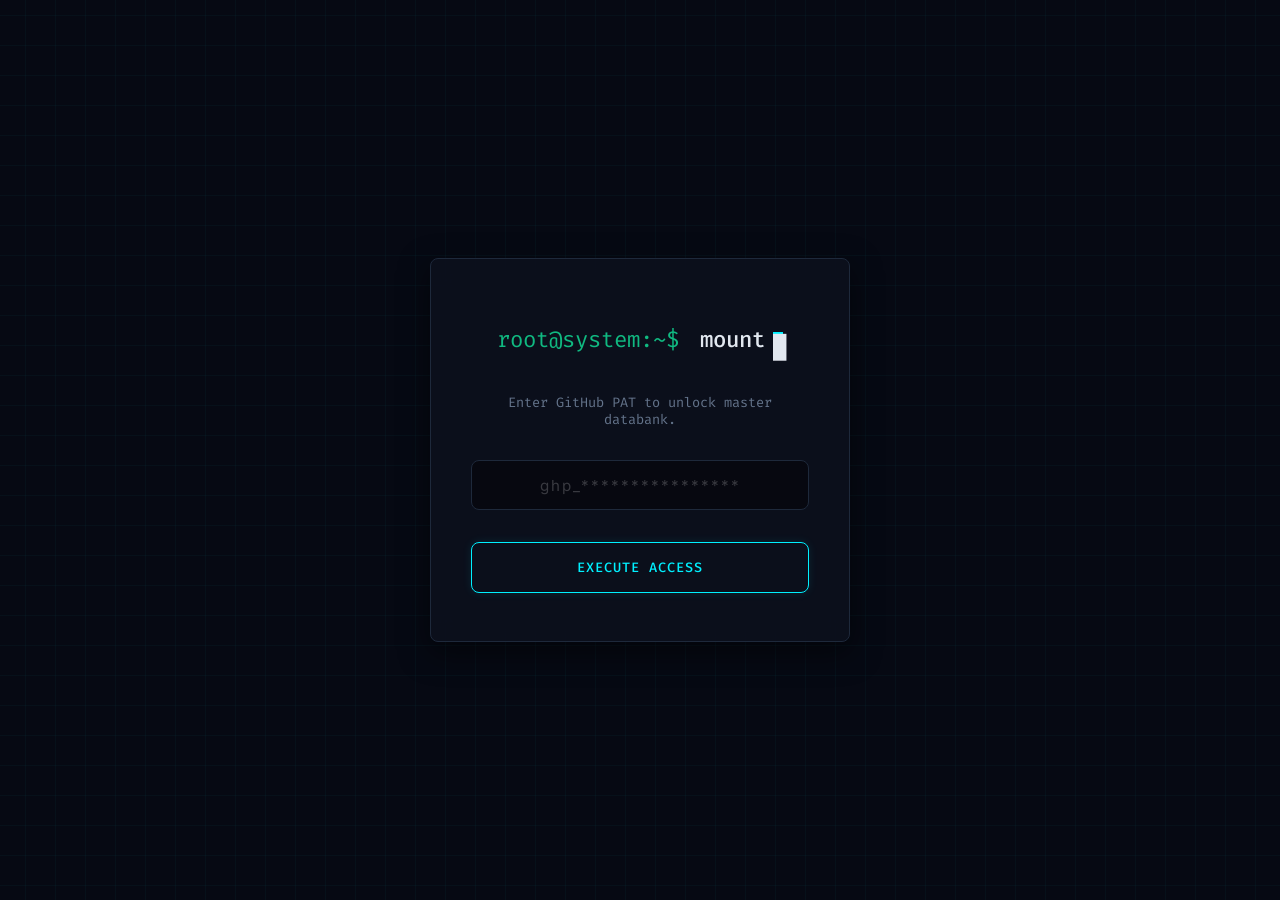
==== commit 9ce23335: "Update fmt.Println message from 'Hello' to 'Goodbye'" ====
--- a/admin.html
+++ b/admin.html
@@ -3,216 +3,284 @@
 <head>
     <meta charset="UTF-8">
     <meta name="viewport" content="width=device-width, initial-scale=1.0">
-    <title>CMS Dashboard | Colorful Glassmorphism</title>
+    <title>CMS Dashboard | Synthwave Terminal</title>
     <style>
+        @import url('https://fonts.googleapis.com/css2?family=Fira+Code:wght@400;500;600&family=Inter:wght@400;500;600&display=swap');
+
         :root {
-            /* Glassmorphism Variables */
-            --glass-bg: rgba(255, 255, 255, 0.08);
-            --glass-bg-hover: rgba(255, 255, 255, 0.15);
-            --glass-border: rgba(255, 255, 255, 0.15);
-            --glass-border-light: rgba(255, 255, 255, 0.3);
-            --glass-shadow: 0 8px 32px 0 rgba(0, 0, 0, 0.3);
+            /* Synthwave Core Palette */
+            --bg-base: #060913; 
+            --panel-bg: rgba(13, 17, 30, 0.85);
+            --panel-border: rgba(30, 41, 59, 1);
             
             /* Text & Accents */
-            --text-main: #ffffff;
-            --text-muted: rgba(255, 255, 255, 0.7);
-            --accent: #00F0FF; /* Neon Cyan */
-            --danger: #FF4757;
-            --success: #2ED573;
-            --radius: 20px;
-        }
-
-        /* Animated Colorful Background */
+            --text-main: #E2E8F0;
+            --text-muted: #64748B;
+            --danger: #EF4444;
+            --success: #10B981;
+            
+            /* Neon Matrix Variables */
+            --c-cyan: #00F0FF;
+            --c-purple: #A855F7;
+            --c-amber: #F59E0B;
+            --c-lime: #10B981;
+            --c-magenta: #EC4899;
+
+            /* Typography Engine */
+            --font-mono: 'Fira Code', 'Consolas', monospace;
+            --font-sans: 'Inter', system-ui, sans-serif;
+            --radius: 8px; /* Sharper edges for terminal feel */
+        }
+
+        /* Cyber-Grid Background */
         body {
-            margin: 0;
-            padding: 0;
-            box-sizing: border-box;
-            font-family: 'Inter', system-ui, sans-serif;
+            margin: 0; padding: 0; box-sizing: border-box;
+            font-family: var(--font-sans);
             color: var(--text-main);
-            height: 100vh;
-            overflow: hidden;
-            background: linear-gradient(-45deg, #3b82f6, #8b5cf6, #ec4899, #06b6d4);
-            background-size: 400% 400%;
-            animation: gradientBG 15s ease infinite;
-        }
-
-        @keyframes gradientBG {
-            0% { background-position: 0% 50%; }
-            50% { background-position: 100% 50%; }
-            100% { background-position: 0% 50%; }
+            height: 100vh; overflow: hidden;
+            background-color: var(--bg-base);
+            background-image: 
+                linear-gradient(rgba(0, 240, 255, 0.03) 1px, transparent 1px),
+                linear-gradient(90deg, rgba(0, 240, 255, 0.03) 1px, transparent 1px);
+            background-size: 30px 30px;
+            background-position: center center;
         }
 
         * { box-sizing: border-box; }
         .hidden { display: none !important; }
 
-        /* Custom Glass Scrollbar */
-        ::-webkit-scrollbar { width: 8px; }
-        ::-webkit-scrollbar-track { background: rgba(0,0,0,0.1); }
-        ::-webkit-scrollbar-thumb { background: var(--glass-bg-hover); border-radius: 10px; border: 1px solid var(--glass-border); }
-
-        /* Typography */
-        h2 { font-size: 1.6rem; font-weight: 600; margin-bottom: 2rem; color: #fff; padding-bottom: 1rem; border-bottom: 1px solid var(--glass-border); text-shadow: 0 2px 4px rgba(0,0,0,0.2); }
-        .saas-label { display: block; font-size: 0.85rem; font-weight: 500; color: var(--text-muted); margin-bottom: 0.8rem; padding-left: 0.5rem; text-transform: uppercase; letter-spacing: 1px; }
-
-        /* Base Glass Panel Class */
-        .glass-panel {
-            background: var(--glass-bg);
-            backdrop-filter: blur(16px);
-            -webkit-backdrop-filter: blur(16px);
-            border: 1px solid var(--glass-border);
-            box-shadow: var(--glass-shadow);
-        }
-
-        /* The Auth Box */
+        /* Tech Scrollbar */
+        ::-webkit-scrollbar { width: 6px; }
+        ::-webkit-scrollbar-track { background: var(--bg-base); }
+        ::-webkit-scrollbar-thumb { background: var(--panel-border); border-radius: 4px; }
+        ::-webkit-scrollbar-thumb:hover { background: var(--text-muted); }
+
+        /* Dual Typography Implementation */
+        h2, h3, .nav-btn, .btn-primary, .btn-outline, .saas-label, .save-indicator { 
+            font-family: var(--font-mono); 
+        }
+
+        /* Terminal Headings & Cursor */
+        h2 { 
+            font-size: 1.4rem; font-weight: 500; margin-bottom: 2.5rem; 
+            color: var(--text-main); padding-bottom: 1rem; 
+            border-bottom: 1px dashed var(--panel-border); 
+        }
+        .prompt { color: var(--c-lime); font-weight: 400; margin-right: 8px; }
+        .cursor { display: inline-block; width: 10px; height: 1.2rem; background-color: var(--c-cyan); vertical-align: middle; margin-left: 8px; animation: blink 1s step-end infinite; }
+        @keyframes blink { 50% { opacity: 0; } }
+
+        .saas-label { font-size: 0.8rem; color: var(--text-muted); margin-bottom: 0.8rem; text-transform: lowercase; letter-spacing: 0.5px; }
+
+        /* Terminal Panels */
+        .terminal-panel {
+            background: var(--panel-bg);
+            backdrop-filter: blur(12px);
+            -webkit-backdrop-filter: blur(12px);
+            border: 1px solid var(--panel-border);
+            box-shadow: 0 10px 30px rgba(0,0,0,0.5);
+            border-radius: var(--radius);
+        }
+
+        /* Auth Box */
         .auth-container { height: 100vh; display: flex; align-items: center; justify-content: center; padding: 20px; }
-        .auth-box { border-radius: 24px; padding: 3.5rem 2.5rem; width: 420px; text-align: center; animation: floatIn 0.8s cubic-bezier(0.2, 0.8, 0.2, 1); }
-
-        /* Admin Dashboard Layout */
-        .dashboard { display: flex; flex-direction: column; height: 100vh; animation: fadeIn 0.5s ease-out; }
-        .admin-header { display: flex; justify-content: space-between; align-items: center; padding: 1.2rem 2.5rem; border-bottom: 1px solid var(--glass-border); z-index: 10; }
-        
+        .auth-box { padding: 3rem 2.5rem; width: 420px; animation: glitchIn 0.4s ease-out forwards; }
+
+        /* Dashboard Layout */
+        .dashboard { display: flex; flex-direction: column; height: 100vh; animation: fadeIn 0.4s ease-out; }
+        .admin-header { display: flex; justify-content: space-between; align-items: center; padding: 1rem 2rem; border-bottom: 1px solid var(--panel-border); z-index: 10; background: var(--bg-base); }
         .admin-layout { display: flex; flex: 1; overflow: hidden; margin: 1.5rem; gap: 1.5rem; }
         
-        /* Glass Sidebar */
-        .sidebar { width: 280px; padding: 2rem 1.5rem; display: flex; flex-direction: column; gap: 1rem; border-radius: var(--radius); }
-        .main-content { flex: 1; padding: 2.5rem 4rem; overflow-y: auto; border-radius: var(--radius); }
-
-        /* Nav Buttons (Glass Tabs) */
+        .sidebar { width: 280px; padding: 1.5rem; display: flex; flex-direction: column; gap: 0.8rem; }
+        .main-content { flex: 1; padding: 2.5rem 4rem; overflow-y: auto; }
+
+        /* Terminal Inputs */
+        .saas-input { 
+            background: rgba(0, 0, 0, 0.4); 
+            border: 1px solid var(--panel-border); 
+            color: var(--c-cyan); /* Typed text is glowing cyan */
+            padding: 0.9rem 1.2rem; 
+            border-radius: var(--radius); 
+            width: 100%; 
+            margin-bottom: 2rem; 
+            font-size: 0.95rem; 
+            transition: all 0.2s ease;
+            outline: none;
+            font-family: var(--font-sans);
+        }
+        .saas-input:focus { border-color: var(--c-cyan); box-shadow: 0 0 12px rgba(0, 240, 255, 0.15); }
+        .saas-input::placeholder { color: rgba(255,255,255,0.2); font-family: var(--font-sans); }
+
+        /* Hardware Buttons */
+        .btn-primary, .btn-outline { 
+            background: transparent; 
+            border: 1px solid var(--panel-border);
+            padding: 0.8rem 1.5rem; 
+            border-radius: var(--radius); 
+            cursor: pointer; 
+            font-weight: 500; 
+            font-size: 0.85rem; 
+            text-transform: uppercase;
+            letter-spacing: 1px;
+            display: inline-flex; align-items: center; justify-content: center; text-decoration: none;
+            transition: all 0.2s ease;
+            color: var(--text-main);
+        }
+        .btn-primary { border-color: var(--c-cyan); color: var(--c-cyan); box-shadow: 0 0 10px rgba(0, 240, 255, 0.1); }
+        .btn-primary:hover { background: rgba(0, 240, 255, 0.1); box-shadow: 0 0 20px rgba(0, 240, 255, 0.3); }
+        
+        .btn-outline:hover { background: rgba(255, 255, 255, 0.05); border-color: var(--text-main); }
+        .btn-danger { border-color: var(--danger) !important; color: var(--danger) !important; }
+        .btn-danger:hover { background: rgba(239, 68, 68, 0.1) !important; box-shadow: 0 0 20px rgba(239, 68, 68, 0.2); }
+
+        /* Nav Buttons (Mono Matrix Tabs) */
         .nav-btn { 
             display: flex; align-items: center; gap: 1rem; 
             background: transparent; color: var(--text-muted); 
-            border: 1px solid transparent; padding: 1rem 1.2rem; 
-            border-radius: 12px; cursor: pointer; 
-            text-align: left; font-size: 0.95rem; font-weight: 600; 
-            transition: all 0.3s ease;
-        }
-        .nav-btn:hover { background: var(--glass-bg-hover); color: #fff; border-color: var(--glass-border); transform: translateX(5px); }
-        .nav-btn.active { background: var(--glass-bg-hover); border: 1px solid var(--glass-border-light); color: #fff; box-shadow: 0 4px 15px rgba(0,0,0,0.1); }
-        .nav-icon { width: 20px; height: 20px; fill: currentColor; }
+            border: 1px solid transparent; padding: 0.9rem 1.2rem; 
+            border-radius: var(--radius); cursor: pointer; 
+            text-align: left; font-size: 0.85rem; font-weight: 500; 
+            transition: all 0.3s ease; text-transform: lowercase;
+        }
+        .nav-btn:hover { background: rgba(255, 255, 255, 0.03); transform: translateX(5px); }
+        .nav-btn.active { background: rgba(0,0,0,0.5); border: 1px solid var(--panel-border); }
+        .nav-icon { width: 18px; height: 18px; fill: currentColor; transition: fill 0.3s ease; }
+
+        /* --- GLOW-MORPHISM COLOR MATRIX --- */
+        
+        /* 1. Hero Tab - Cyber Cyan */
+        .nav-btn[data-tab="hero-tab"]:hover, .nav-btn[data-tab="hero-tab"].active { 
+            color: var(--c-cyan); border-color: var(--c-cyan); 
+            box-shadow: inset 4px 0 0 var(--c-cyan), 0 0 15px rgba(0, 240, 255, 0.1); 
+        }
+        
+        /* 2. Education Tab - Laser Purple */
+        .nav-btn[data-tab="edu-tab"]:hover, .nav-btn[data-tab="edu-tab"].active { 
+            color: var(--c-purple); border-color: var(--c-purple); 
+            box-shadow: inset 4px 0 0 var(--c-purple), 0 0 15px rgba(168, 85, 247, 0.1); 
+        }
+
+        /* 3. Certifications Tab - Sunset Amber */
+        .nav-btn[data-tab="cert-tab"]:hover, .nav-btn[data-tab="cert-tab"].active { 
+            color: var(--c-amber); border-color: var(--c-amber); 
+            box-shadow: inset 4px 0 0 var(--c-amber), 0 0 15px rgba(245, 158, 11, 0.1); 
+        }
+
+        /* 4. Projects Tab - Neon Lime */
+        .nav-btn[data-tab="proj-tab"]:hover, .nav-btn[data-tab="proj-tab"].active { 
+            color: var(--c-lime); border-color: var(--c-lime); 
+            box-shadow: inset 4px 0 0 var(--c-lime), 0 0 15px rgba(16, 185, 129, 0.1); 
+        }
+
+        /* 5. Contact Tab - Electric Magenta */
+        .nav-btn[data-tab="contact-tab"]:hover, .nav-btn[data-tab="contact-tab"].active { 
+            color: var(--c-magenta); border-color: var(--c-magenta); 
+            box-shadow: inset 4px 0 0 var(--c-magenta), 0 0 15px rgba(236, 72, 153, 0.1); 
+        }
+
+        /* --------------------------------- */
 
         /* Tab Animations */
-        .tab-pane { display: none; max-width: 850px; margin: 0 auto; }
-        .tab-pane.active { display: block; animation: slideUpFade 0.5s cubic-bezier(0.2, 0.8, 0.2, 1) forwards; }
-
-        /* Glass Inputs */
-        .saas-input { 
-            background: rgba(0, 0, 0, 0.2); 
-            border: 1px solid var(--glass-border); 
-            color: #fff; 
-            padding: 1rem 1.2rem; 
-            border-radius: 12px; 
-            width: 100%; 
-            margin-bottom: 2rem; 
-            font-size: 1rem; 
-            transition: all 0.3s ease;
-            outline: none;
-        }
-        .saas-input:focus { background: rgba(0, 0, 0, 0.3); border-color: var(--accent); box-shadow: 0 0 15px rgba(0, 240, 255, 0.3); }
-        .saas-input::placeholder { color: rgba(255,255,255,0.4); }
-
-        /* Glass Buttons */
-        .btn-primary, .btn-outline { 
-            background: var(--glass-bg); 
-            border: 1px solid var(--glass-border);
-            padding: 0.8rem 1.5rem; 
-            border-radius: 12px; 
-            cursor: pointer; 
-            font-weight: 600; 
-            font-size: 0.95rem; 
-            display: inline-flex; align-items: center; justify-content: center; text-decoration: none;
-            transition: all 0.3s ease;
-            color: #fff;
-            backdrop-filter: blur(5px);
-        }
-        .btn-primary { border-color: var(--accent); box-shadow: 0 0 10px rgba(0, 240, 255, 0.2); }
-        .btn-danger { border-color: var(--danger) !important; color: #fff !important; }
-        .btn-primary:hover, .btn-outline:hover { background: var(--glass-bg-hover); border-color: #fff; transform: translateY(-2px); box-shadow: 0 5px 15px rgba(0,0,0,0.2); }
-
-        /* Glass Accordions */
-        .accordion-item { border-radius: 16px; margin-bottom: 1.5rem; overflow: hidden; transition: all 0.3s ease; border: 1px solid var(--glass-border); background: rgba(0,0,0,0.1); }
-        .accordion-header { display: flex; justify-content: space-between; align-items: center; padding: 1.2rem 1.5rem; cursor: pointer; font-weight: 600; transition: background 0.3s; }
-        .accordion-header:hover { background: var(--glass-bg-hover); }
-        .accordion-body { padding: 1.5rem; border-top: 1px solid var(--glass-border); background: rgba(0,0,0,0.2); }
+        .tab-pane { display: none; max-width: 800px; margin: 0 auto; }
+        .tab-pane.active { display: block; animation: slideUpFade 0.4s cubic-bezier(0, 0, 0.2, 1) forwards; }
+
+        /* Terminal Accordions */
+        .accordion-item { border-radius: var(--radius); margin-bottom: 1.2rem; overflow: hidden; transition: all 0.2s ease; border: 1px solid var(--panel-border); background: rgba(0,0,0,0.3); }
+        .accordion-header { display: flex; justify-content: space-between; align-items: center; padding: 1.2rem 1.5rem; cursor: pointer; font-weight: 500; font-family: var(--font-sans); }
+        .accordion-header:hover { background: rgba(255,255,255,0.02); color: var(--c-cyan); }
+        .accordion-body { padding: 1.5rem; border-top: 1px dashed var(--panel-border); background: rgba(0,0,0,0.5); }
 
         /* Indicators & Previews */
-        .save-indicator { font-size: 0.85rem; font-weight: 600; display: flex; align-items: center; gap: 0.6rem; color: rgba(255,255,255,0.9); text-transform: uppercase; letter-spacing: 1px;}
-        .dot { width: 10px; height: 10px; border-radius: 50%; background: var(--success); box-shadow: 0 0 10px var(--success); }
-        .img-preview-box { width: 70px; height: 70px; border-radius: 12px; object-fit: cover; margin-top: 0.5rem; display: block; border: 2px solid var(--glass-border); background: rgba(0,0,0,0.2); }
+        .save-indicator { font-size: 0.8rem; font-weight: 500; display: flex; align-items: center; gap: 0.6rem; color: var(--text-muted); text-transform: uppercase; letter-spacing: 1px;}
+        .dot { width: 8px; height: 8px; border-radius: 50%; background: var(--success); box-shadow: 0 0 10px var(--success); }
+        .img-preview-box { width: 70px; height: 70px; border-radius: var(--radius); object-fit: cover; margin-top: 0.5rem; display: block; border: 1px dashed var(--c-cyan); background: rgba(0,0,0,0.5); }
 
         /* Animations */
-        @keyframes slideUpFade { 0% { opacity: 0; transform: translateY(20px); } 100% { opacity: 1; transform: translateY(0); } }
-        @keyframes floatIn { 0% { opacity: 0; transform: translateY(30px) scale(0.95); } 100% { opacity: 1; transform: translateY(0) scale(1); } }
+        @keyframes slideUpFade { 0% { opacity: 0; transform: translateY(15px); } 100% { opacity: 1; transform: translateY(0); } }
         @keyframes fadeIn { from { opacity: 0; } to { opacity: 1; } }
-        @keyframes shake { 0%, 100% { transform: translateX(0); } 25% { transform: translateX(-12px); } 75% { transform: translateX(12px); } }
+        @keyframes glitchIn { 
+            0% { opacity: 0; transform: scale(0.98) translate(-10px, 5px); filter: hue-rotate(90deg); } 
+            20% { opacity: 1; transform: scale(1.02) translate(5px, -5px); filter: hue-rotate(-90deg); }
+            40% { transform: scale(0.99) translate(-5px, 0); }
+            100% { transform: scale(1) translate(0, 0); filter: hue-rotate(0deg); } 
+        }
+        @keyframes shake { 0%, 100% { transform: translateX(0); } 25% { transform: translateX(-10px); } 75% { transform: translateX(10px); } }
     </style>
 </head>
 <body>
     <!-- AUTHENTICATION SCREEN -->
     <div id="auth-screen" class="auth-container">
-        <form id="login-form" class="auth-box glass-panel">
-            <h2 style="border:none; padding:0;">Admin Access</h2>
-            <p style="font-size: 0.9rem; color: var(--text-muted); margin-bottom: 2rem;">Authenticate to connect to the global state.</p>
-            <input type="password" id="gh-token" class="saas-input" placeholder="Enter GitHub Token..." required style="margin-bottom: 2rem; text-align: center;">
-            <button type="submit" class="btn-primary" style="width: 100%; padding: 1rem;">Mount Dashboard</button>
+        <form id="login-form" class="auth-box terminal-panel">
+            <h2 style="border:none; padding:0; text-align: center;"><span class="prompt">root@system:~$</span> mount<span class="cursor">█</span></h2>
+            <p style="font-size: 0.85rem; color: var(--text-muted); margin-bottom: 2rem; font-family: var(--font-mono); text-align: center;">Enter GitHub PAT to unlock master databank.</p>
+            <input type="password" id="gh-token" class="saas-input" placeholder="ghp_****************" required style="margin-bottom: 2rem; text-align: center; letter-spacing: 2px;">
+            <button type="submit" class="btn-primary" style="width: 100%; padding: 1rem;">Execute Access</button>
         </form>
     </div>
 
     <!-- MAIN DASHBOARD -->
     <div id="admin-dashboard" class="hidden dashboard">
-        <header class="admin-header glass-panel" style="border-radius: 0 0 24px 24px; margin: 0 1.5rem; border-top: none;">
+        <header class="admin-header">
             <div style="display: flex; align-items: center; gap: 2rem;">
-                <div style="font-weight: 700; font-size: 1.2rem; letter-spacing: 2px; text-shadow: 0 2px 5px rgba(0,0,0,0.3);">PORTFOLIO<span style="color: var(--accent);">_CMS</span></div>
-                <div class="save-indicator" id="save-indicator"><div class="dot"></div> Live Synced</div>
+                <div style="font-weight: 600; font-size: 1.1rem; letter-spacing: 1px; font-family: var(--font-mono);">
+                    <span style="color: var(--c-lime);">&lt;</span>PORTFOLIO_CMS<span style="color: var(--c-lime);">/&gt;</span>
+                </div>
+                <div class="save-indicator" id="save-indicator"><div class="dot"></div> LINK ESTABLISHED</div>
             </div>
             <div style="display: flex; gap: 1rem;">
                 <button id="manual-save-btn" class="btn-primary" onclick="saveStateToStorage()">Force Sync to Repo</button>
-                <a href="index.html" target="_blank" class="btn-outline">View Site</a>
-                <button id="logout-btn" class="btn-outline btn-danger">Disconnect</button>
+                <a href="index.html" target="_blank" class="btn-outline">Preview Matrix</a>
+                <button id="logout-btn" class="btn-outline btn-danger">Kill Session</button>
             </div>
         </header>
         
         <div class="admin-layout">
             <!-- SIDEBAR NAVIGATION -->
-            <aside class="sidebar glass-panel">
-                <button class="nav-btn active" data-tab="hero-tab"><svg class="nav-icon" viewBox="0 0 24 24"><path d="M12 12c2.21 0 4-1.79 4-4s-1.79-4-4-4-4 1.79-4 4 1.79 4 4 4zm0 2c-2.67 0-8 1.34-8 4v2h16v-2c0-2.66-5.33-4-8-4z"/></svg> Hero Config</button>
-                <button class="nav-btn" data-tab="edu-tab"><svg class="nav-icon" viewBox="0 0 24 24"><path d="M12 3L1 9l4 2.18v6L12 21l7-3.82v-6l2.12-1.15V17h2V9L12 3zm6.82 6L12 12.72 5.18 9 12 5.28 18.82 9zM17 15.99l-5 2.73-5-2.73v-3.72L12 15l5-2.73v3.72z"/></svg> Education</button>
-                <button class="nav-btn" data-tab="cert-tab"><svg class="nav-icon" viewBox="0 0 24 24"><path d="M19 3H5c-1.1 0-2 .9-2 2v14c0 1.1.9 2 2 2h14c1.1 0 2-.9 2-2V5c0-1.1-.9-2-2-2zm-7 9h-2V7h-2v5H6v2h2v5h2v-5h2v-2z"/></svg> Credentials</button>
-                <button class="nav-btn" data-tab="proj-tab"><svg class="nav-icon" viewBox="0 0 24 24"><path d="M20 6h-4V4c0-1.11-.89-2-2-2h-4c-1.11 0-2 .89-2 2v2H4c-1.11 0-1.99.89-1.99 2L2 19c0 1.11.89 2 2 2h16c1.11 0 2-.89 2-2V8c0-1.11-.89-2-2-2zm-6 0h-4V4h4v2z"/></svg> Projects</button>
-                <button class="nav-btn" data-tab="contact-tab"><svg class="nav-icon" viewBox="0 0 24 24"><path d="M20 4H4c-1.1 0-1.99.9-1.99 2L2 18c0 1.1.9 2 2 2h16c1.1 0 2-.9 2-2V6c0-1.1-.9-2-2-2zm0 4l-8 5-8-5V6l8 5 8-5v2z"/></svg> Integrations</button>
+            <aside class="sidebar terminal-panel">
+                <button class="nav-btn active" data-tab="hero-tab"><svg class="nav-icon" viewBox="0 0 24 24"><path d="M12 12c2.21 0 4-1.79 4-4s-1.79-4-4-4-4 1.79-4 4 1.79 4 4 4zm0 2c-2.67 0-8 1.34-8 4v2h16v-2c0-2.66-5.33-4-8-4z"/></svg> ~/hero.config</button>
+                <button class="nav-btn" data-tab="edu-tab"><svg class="nav-icon" viewBox="0 0 24 24"><path d="M12 3L1 9l4 2.18v6L12 21l7-3.82v-6l2.12-1.15V17h2V9L12 3zm6.82 6L12 12.72 5.18 9 12 5.28 18.82 9zM17 15.99l-5 2.73-5-2.73v-3.72L12 15l5-2.73v3.72z"/></svg> ~/education.log</button>
+                <button class="nav-btn" data-tab="cert-tab"><svg class="nav-icon" viewBox="0 0 24 24"><path d="M19 3H5c-1.1 0-2 .9-2 2v14c0 1.1.9 2 2 2h14c1.1 0 2-.9 2-2V5c0-1.1-.9-2-2-2zm-7 9h-2V7h-2v5H6v2h2v5h2v-5h2v-2z"/></svg> ~/credentials.bin</button>
+                <button class="nav-btn" data-tab="proj-tab"><svg class="nav-icon" viewBox="0 0 24 24"><path d="M20 6h-4V4c0-1.11-.89-2-2-2h-4c-1.11 0-2 .89-2 2v2H4c-1.11 0-1.99.89-1.99 2L2 19c0 1.11.89 2 2 2h16c1.11 0 2-.89 2-2V8c0-1.11-.89-2-2-2zm-6 0h-4V4h4v2z"/></svg> ~/projects.exe</button>
+                <button class="nav-btn" data-tab="contact-tab"><svg class="nav-icon" viewBox="0 0 24 24"><path d="M20 4H4c-1.1 0-1.99.9-1.99 2L2 18c0 1.1.9 2 2 2h16c1.1 0 2-.9 2-2V6c0-1.1-.9-2-2-2zm0 4l-8 5-8-5V6l8 5 8-5v2z"/></svg> ~/integrations.sh</button>
             </aside>
 
             <!-- MAIN WORKSPACE -->
-            <main class="main-content glass-panel">
+            <main class="main-content terminal-panel">
                 
                 <!-- HERO TAB -->
                 <div id="hero-tab" class="tab-pane active">
-                    <h2>Hero Configuration</h2>
-                    <label class="saas-label">Full Name</label>
-                    <input type="text" id="h-name" class="saas-input" placeholder="e.g. Jane Doe" onchange="updateHero('name', this.value)">
-                    <label class="saas-label">Job Title</label>
-                    <input type="text" id="h-title" class="saas-input" placeholder="e.g. Senior Frontend Engineer" onchange="updateHero('title', this.value)">
-                    <label class="saas-label">Value Proposition (Short bio)</label>
-                    <textarea id="h-valueProp" class="saas-input" rows="3" placeholder="Building seamless web experiences..." onchange="updateHero('valueProp', this.value)"></textarea>
-                    <label class="saas-label">Dynamic Typewriter Text (Comma separated)</label>
+                    <h2><span class="prompt">usr@ssn-cms:~/hero$</span> init_core_profile<span class="cursor">█</span></h2>
+                    
+                    <label class="saas-label">const fullName =</label>
+                    <input type="text" id="h-name" class="saas-input" placeholder="String: Jane Doe" onchange="updateHero('name', this.value)">
+                    
+                    <label class="saas-label">const jobTitle =</label>
+                    <input type="text" id="h-title" class="saas-input" placeholder="String: Senior Frontend Engineer" onchange="updateHero('title', this.value)">
+                    
+                    <label class="saas-label">const valueProposition =</label>
+                    <textarea id="h-valueProp" class="saas-input" rows="3" placeholder="String: Building seamless web experiences..." onchange="updateHero('valueProp', this.value)"></textarea>
+                    
+                    <label class="saas-label">const dynamicText = Array(comma_separated)</label>
                     <input type="text" id="h-dynText" class="saas-input" placeholder="Coder, Designer, Creator" onchange="updateHeroMeta('dynamicText', this.value.split(',').map(s=>s.trim()))">
                     
-                    <label class="saas-label">Profile Photo (Auto-compresses)</label>
-                    <input type="file" id="h-photo" accept="image/*" class="saas-input" style="padding: 1rem;" onchange="handleHeroImage(this)">
+                    <label class="saas-label">upload_avatar(auto_compress: true)</label>
+                    <input type="file" id="h-photo" accept="image/*" class="saas-input" style="padding: 0.8rem;" onchange="handleHeroImage(this)">
                     <img id="h-photo-preview" class="img-preview-box hidden" alt="Hero Preview">
 
-                    <div style="margin-top: 3rem; padding-top: 2rem; border-top: 1px solid var(--glass-border);">
-                        <h3 style="font-size: 1.2rem; margin-bottom: 1.5rem; text-shadow: 0 2px 4px rgba(0,0,0,0.2);">Meta & Visibility Toggles</h3>
-                        <label class="saas-label">Location</label>
+                    <div style="margin-top: 3rem; padding-top: 2rem; border-top: 1px dashed var(--panel-border);">
+                        <h3 style="font-size: 1.1rem; margin-bottom: 1.5rem;"><span class="prompt">></span> Meta_Toggles</h3>
+                        <label class="saas-label">const location_tag =</label>
                         <input type="text" id="h-location" class="saas-input" placeholder="e.g. Chennai, India" onchange="updateHeroMeta('location', this.value)">
-                        <label class="saas-label">Availability Status</label>
+                        
+                        <label class="saas-label">const availability_status =</label>
                         <input type="text" id="h-avail" class="saas-input" placeholder="e.g. Available for immediate joining" onchange="updateHeroMeta('availability', this.value)">
                         
-                        <div style="display: flex; gap: 2.5rem; margin-top: 1.5rem; padding: 1.5rem; background: rgba(0,0,0,0.2); border: 1px solid var(--glass-border); border-radius: 16px;">
-                            <label style="display: flex; align-items: center; gap: 0.8rem; font-size: 0.95rem; cursor: pointer; font-weight: 500;">
-                                <input type="checkbox" id="t-social" style="width: 20px; height: 20px; accent-color: var(--accent);" onchange="state.hero.toggles = state.hero.toggles || {}; state.hero.toggles.showSocial = this.checked; saveStateToStorage();"> Show Social Media Icons
+                        <div style="display: flex; gap: 2.5rem; margin-top: 1.5rem; padding: 1.5rem; background: rgba(0,0,0,0.4); border: 1px solid var(--panel-border); border-radius: var(--radius);">
+                            <label style="display: flex; align-items: center; gap: 0.8rem; font-size: 0.9rem; cursor: pointer; font-weight: 500; font-family: var(--font-mono);">
+                                <input type="checkbox" id="t-social" style="width: 16px; height: 16px; accent-color: var(--c-cyan);" onchange="state.hero.toggles = state.hero.toggles || {}; state.hero.toggles.showSocial = this.checked; saveStateToStorage();"> enable_social_icons
                             </label>
-                            <label style="display: flex; align-items: center; gap: 0.8rem; font-size: 0.95rem; cursor: pointer; font-weight: 500;">
-                                <input type="checkbox" id="t-clients" style="width: 20px; height: 20px; accent-color: var(--accent);" onchange="state.hero.toggles = state.hero.toggles || {}; state.hero.toggles.showClientLogos = this.checked; saveStateToStorage();"> Show Client Logos
+                            <label style="display: flex; align-items: center; gap: 0.8rem; font-size: 0.9rem; cursor: pointer; font-weight: 500; font-family: var(--font-mono);">
+                                <input type="checkbox" id="t-clients" style="width: 16px; height: 16px; accent-color: var(--c-cyan);" onchange="state.hero.toggles = state.hero.toggles || {}; state.hero.toggles.showClientLogos = this.checked; saveStateToStorage();"> display_client_logos
                             </label>
                         </div>
                     </div>
@@ -220,36 +288,36 @@
 
                 <!-- EDUCATION TAB -->
                 <div id="edu-tab" class="tab-pane">
-                    <div style="display:flex; justify-content:space-between; align-items:center; border-bottom: 1px solid var(--glass-border); margin-bottom:2rem; padding-bottom:1rem;">
-                        <h2 style="margin:0; border:none; padding:0;">Education Timeline</h2>
-                        <button class="btn-primary" id="add-edu">+ Add Entry</button>
+                    <div style="display:flex; justify-content:space-between; align-items:center; border-bottom: 1px dashed var(--panel-border); margin-bottom:2rem; padding-bottom:1rem;">
+                        <h2 style="margin:0; border:none; padding:0;"><span class="prompt">usr@ssn-cms:~/edu$</span> load_timeline<span class="cursor">█</span></h2>
+                        <button class="btn-primary" id="add-edu" style="border-color: var(--c-purple); color: var(--c-purple);">+ append_entry()</button>
                     </div>
                     <div id="edu-list"></div>
                 </div>
 
                 <!-- CERTIFICATIONS TAB -->
                 <div id="cert-tab" class="tab-pane">
-                    <div style="display:flex; justify-content:space-between; align-items:center; border-bottom: 1px solid var(--glass-border); margin-bottom:2rem; padding-bottom:1rem;">
-                        <h2 style="margin:0; border:none; padding:0;">Certifications</h2>
-                        <button class="btn-primary" id="add-cert">+ Add Entry</button>
+                    <div style="display:flex; justify-content:space-between; align-items:center; border-bottom: 1px dashed var(--panel-border); margin-bottom:2rem; padding-bottom:1rem;">
+                        <h2 style="margin:0; border:none; padding:0;"><span class="prompt">usr@ssn-cms:~/certs$</span> fetch_credentials<span class="cursor">█</span></h2>
+                        <button class="btn-primary" id="add-cert" style="border-color: var(--c-amber); color: var(--c-amber);">+ append_entry()</button>
                     </div>
                     <div id="cert-list"></div>
                 </div>
 
                 <!-- PROJECTS TAB -->
                 <div id="proj-tab" class="tab-pane">
-                    <div style="display:flex; justify-content:space-between; align-items:center; border-bottom: 1px solid var(--glass-border); margin-bottom:2rem; padding-bottom:1rem;">
-                        <h2 style="margin:0; border:none; padding:0;">Projects Matrix</h2>
-                        <button class="btn-primary" id="add-proj">+ Add Entry</button>
+                    <div style="display:flex; justify-content:space-between; align-items:center; border-bottom: 1px dashed var(--panel-border); margin-bottom:2rem; padding-bottom:1rem;">
+                        <h2 style="margin:0; border:none; padding:0;"><span class="prompt">usr@ssn-cms:~/proj$</span> compile_matrix<span class="cursor">█</span></h2>
+                        <button class="btn-primary" id="add-proj" style="border-color: var(--c-lime); color: var(--c-lime);">+ append_entry()</button>
                     </div>
                     <div id="proj-list"></div>
                 </div>
 
                 <!-- CONTACT TAB -->
                 <div id="contact-tab" class="tab-pane">
-                    <h2>Contact Integrations</h2>
-                    <p style="color: var(--text-muted); font-size: 0.95rem; margin-bottom: 2rem; line-height: 1.6;">Paste your endpoint URL from Web3Forms, Formspree, or Getform here. The public site will automatically route all form submissions to this secure address.</p>
-                    <label class="saas-label">Form Action URL (Endpoint)</label>
+                    <h2><span class="prompt">usr@ssn-cms:~/contact$</span> config_endpoint<span class="cursor">█</span></h2>
+                    <p style="color: var(--text-muted); font-size: 0.9rem; margin-bottom: 2rem; line-height: 1.6; font-family: var(--font-sans);">Paste your endpoint URL from Web3Forms, Formspree, or Getform here. The public site will route all submissions to this secure address.</p>
+                    <label class="saas-label">export API_ENDPOINT =</label>
                     <input type="url" id="c-endpoint" class="saas-input" placeholder="https://api.web3forms.com/submit" onchange="state.contact = state.contact || {}; state.contact.formEndpoint = this.value; saveStateToStorage();">
                 </div>
             </main>
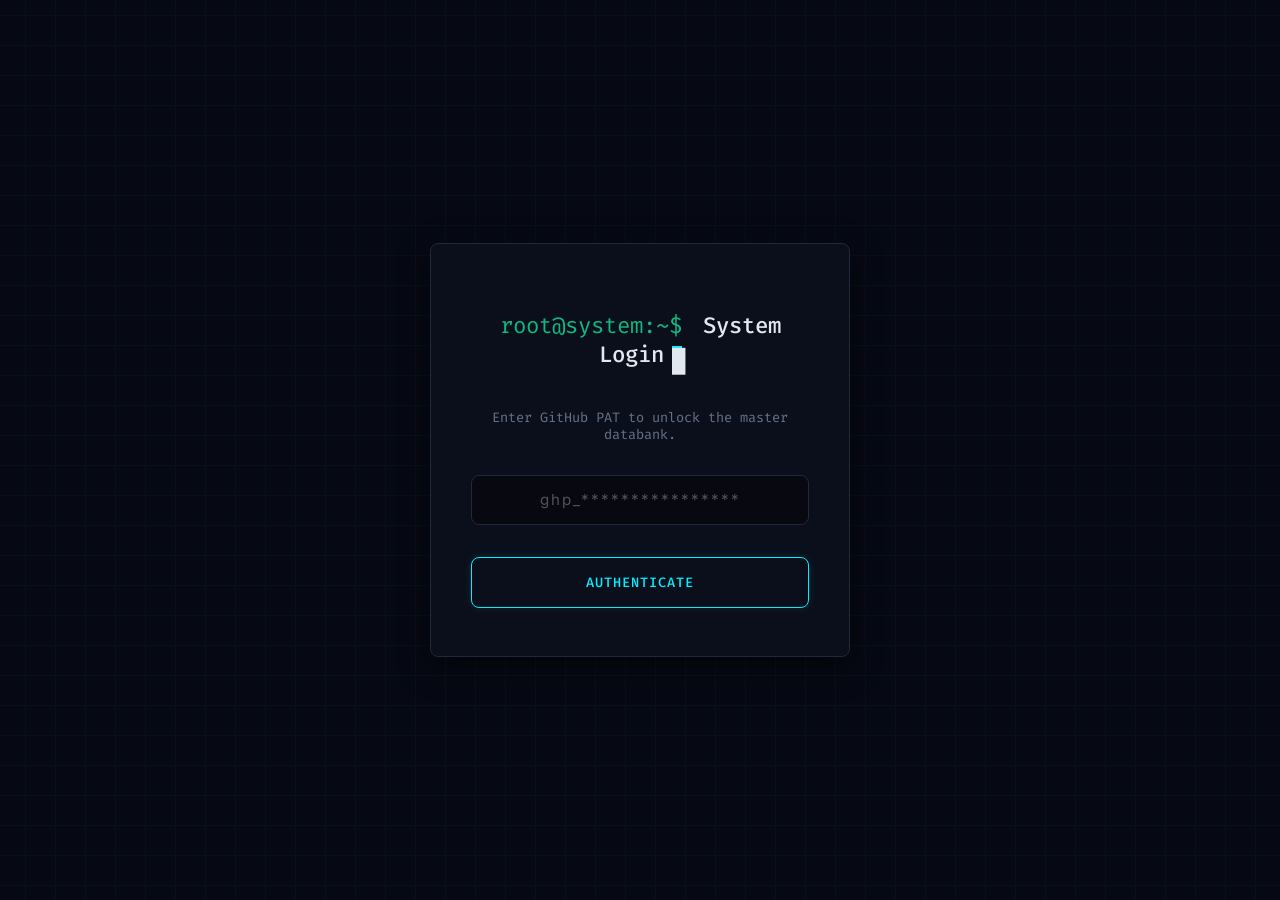
==== commit 796d992d: "Update admin.html" ====
--- a/admin.html
+++ b/admin.html
@@ -29,7 +29,7 @@
             /* Typography Engine */
             --font-mono: 'Fira Code', 'Consolas', monospace;
             --font-sans: 'Inter', system-ui, sans-serif;
-            --radius: 8px; /* Sharper edges for terminal feel */
+            --radius: 8px; 
         }
 
         /* Cyber-Grid Background */
@@ -70,7 +70,8 @@
         .cursor { display: inline-block; width: 10px; height: 1.2rem; background-color: var(--c-cyan); vertical-align: middle; margin-left: 8px; animation: blink 1s step-end infinite; }
         @keyframes blink { 50% { opacity: 0; } }
 
-        .saas-label { font-size: 0.8rem; color: var(--text-muted); margin-bottom: 0.8rem; text-transform: lowercase; letter-spacing: 0.5px; }
+        /* Changed from lowercase to normal capitalization for readability */
+        .saas-label { font-size: 0.85rem; color: var(--text-muted); margin-bottom: 0.8rem; letter-spacing: 0.5px; }
 
         /* Terminal Panels */
         .terminal-panel {
@@ -98,7 +99,7 @@
         .saas-input { 
             background: rgba(0, 0, 0, 0.4); 
             border: 1px solid var(--panel-border); 
-            color: var(--c-cyan); /* Typed text is glowing cyan */
+            color: var(--c-cyan);
             padding: 0.9rem 1.2rem; 
             border-radius: var(--radius); 
             width: 100%; 
@@ -109,7 +110,7 @@
             font-family: var(--font-sans);
         }
         .saas-input:focus { border-color: var(--c-cyan); box-shadow: 0 0 12px rgba(0, 240, 255, 0.15); }
-        .saas-input::placeholder { color: rgba(255,255,255,0.2); font-family: var(--font-sans); }
+        .saas-input::placeholder { color: rgba(255,255,255,0.3); font-family: var(--font-sans); }
 
         /* Hardware Buttons */
         .btn-primary, .btn-outline { 
@@ -139,46 +140,19 @@
             background: transparent; color: var(--text-muted); 
             border: 1px solid transparent; padding: 0.9rem 1.2rem; 
             border-radius: var(--radius); cursor: pointer; 
-            text-align: left; font-size: 0.85rem; font-weight: 500; 
-            transition: all 0.3s ease; text-transform: lowercase;
-        }
-        .nav-btn:hover { background: rgba(255, 255, 255, 0.03); transform: translateX(5px); }
+            text-align: left; font-size: 0.9rem; font-weight: 500; 
+            transition: all 0.3s ease; 
+        }
+        .nav-btn:hover { background: rgba(255, 255, 255, 0.03); transform: translateX(5px); color: var(--text-main); }
         .nav-btn.active { background: rgba(0,0,0,0.5); border: 1px solid var(--panel-border); }
         .nav-icon { width: 18px; height: 18px; fill: currentColor; transition: fill 0.3s ease; }
 
         /* --- GLOW-MORPHISM COLOR MATRIX --- */
-        
-        /* 1. Hero Tab - Cyber Cyan */
-        .nav-btn[data-tab="hero-tab"]:hover, .nav-btn[data-tab="hero-tab"].active { 
-            color: var(--c-cyan); border-color: var(--c-cyan); 
-            box-shadow: inset 4px 0 0 var(--c-cyan), 0 0 15px rgba(0, 240, 255, 0.1); 
-        }
-        
-        /* 2. Education Tab - Laser Purple */
-        .nav-btn[data-tab="edu-tab"]:hover, .nav-btn[data-tab="edu-tab"].active { 
-            color: var(--c-purple); border-color: var(--c-purple); 
-            box-shadow: inset 4px 0 0 var(--c-purple), 0 0 15px rgba(168, 85, 247, 0.1); 
-        }
-
-        /* 3. Certifications Tab - Sunset Amber */
-        .nav-btn[data-tab="cert-tab"]:hover, .nav-btn[data-tab="cert-tab"].active { 
-            color: var(--c-amber); border-color: var(--c-amber); 
-            box-shadow: inset 4px 0 0 var(--c-amber), 0 0 15px rgba(245, 158, 11, 0.1); 
-        }
-
-        /* 4. Projects Tab - Neon Lime */
-        .nav-btn[data-tab="proj-tab"]:hover, .nav-btn[data-tab="proj-tab"].active { 
-            color: var(--c-lime); border-color: var(--c-lime); 
-            box-shadow: inset 4px 0 0 var(--c-lime), 0 0 15px rgba(16, 185, 129, 0.1); 
-        }
-
-        /* 5. Contact Tab - Electric Magenta */
-        .nav-btn[data-tab="contact-tab"]:hover, .nav-btn[data-tab="contact-tab"].active { 
-            color: var(--c-magenta); border-color: var(--c-magenta); 
-            box-shadow: inset 4px 0 0 var(--c-magenta), 0 0 15px rgba(236, 72, 153, 0.1); 
-        }
-
-        /* --------------------------------- */
+        .nav-btn[data-tab="hero-tab"]:hover, .nav-btn[data-tab="hero-tab"].active { color: var(--c-cyan); border-color: var(--c-cyan); box-shadow: inset 4px 0 0 var(--c-cyan), 0 0 15px rgba(0, 240, 255, 0.1); }
+        .nav-btn[data-tab="edu-tab"]:hover, .nav-btn[data-tab="edu-tab"].active { color: var(--c-purple); border-color: var(--c-purple); box-shadow: inset 4px 0 0 var(--c-purple), 0 0 15px rgba(168, 85, 247, 0.1); }
+        .nav-btn[data-tab="cert-tab"]:hover, .nav-btn[data-tab="cert-tab"].active { color: var(--c-amber); border-color: var(--c-amber); box-shadow: inset 4px 0 0 var(--c-amber), 0 0 15px rgba(245, 158, 11, 0.1); }
+        .nav-btn[data-tab="proj-tab"]:hover, .nav-btn[data-tab="proj-tab"].active { color: var(--c-lime); border-color: var(--c-lime); box-shadow: inset 4px 0 0 var(--c-lime), 0 0 15px rgba(16, 185, 129, 0.1); }
+        .nav-btn[data-tab="contact-tab"]:hover, .nav-btn[data-tab="contact-tab"].active { color: var(--c-magenta); border-color: var(--c-magenta); box-shadow: inset 4px 0 0 var(--c-magenta), 0 0 15px rgba(236, 72, 153, 0.1); }
 
         /* Tab Animations */
         .tab-pane { display: none; max-width: 800px; margin: 0 auto; }
@@ -204,17 +178,16 @@
             40% { transform: scale(0.99) translate(-5px, 0); }
             100% { transform: scale(1) translate(0, 0); filter: hue-rotate(0deg); } 
         }
-        @keyframes shake { 0%, 100% { transform: translateX(0); } 25% { transform: translateX(-10px); } 75% { transform: translateX(10px); } }
     </style>
 </head>
 <body>
     <!-- AUTHENTICATION SCREEN -->
     <div id="auth-screen" class="auth-container">
         <form id="login-form" class="auth-box terminal-panel">
-            <h2 style="border:none; padding:0; text-align: center;"><span class="prompt">root@system:~$</span> mount<span class="cursor">█</span></h2>
-            <p style="font-size: 0.85rem; color: var(--text-muted); margin-bottom: 2rem; font-family: var(--font-mono); text-align: center;">Enter GitHub PAT to unlock master databank.</p>
+            <h2 style="border:none; padding:0; text-align: center;"><span class="prompt">root@system:~$</span> System Login<span class="cursor">█</span></h2>
+            <p style="font-size: 0.85rem; color: var(--text-muted); margin-bottom: 2rem; font-family: var(--font-mono); text-align: center;">Enter GitHub PAT to unlock the master databank.</p>
             <input type="password" id="gh-token" class="saas-input" placeholder="ghp_****************" required style="margin-bottom: 2rem; text-align: center; letter-spacing: 2px;">
-            <button type="submit" class="btn-primary" style="width: 100%; padding: 1rem;">Execute Access</button>
+            <button type="submit" class="btn-primary" style="width: 100%; padding: 1rem;">Authenticate</button>
         </form>
     </div>
 
@@ -237,11 +210,11 @@
         <div class="admin-layout">
             <!-- SIDEBAR NAVIGATION -->
             <aside class="sidebar terminal-panel">
-                <button class="nav-btn active" data-tab="hero-tab"><svg class="nav-icon" viewBox="0 0 24 24"><path d="M12 12c2.21 0 4-1.79 4-4s-1.79-4-4-4-4 1.79-4 4 1.79 4 4 4zm0 2c-2.67 0-8 1.34-8 4v2h16v-2c0-2.66-5.33-4-8-4z"/></svg> ~/hero.config</button>
-                <button class="nav-btn" data-tab="edu-tab"><svg class="nav-icon" viewBox="0 0 24 24"><path d="M12 3L1 9l4 2.18v6L12 21l7-3.82v-6l2.12-1.15V17h2V9L12 3zm6.82 6L12 12.72 5.18 9 12 5.28 18.82 9zM17 15.99l-5 2.73-5-2.73v-3.72L12 15l5-2.73v3.72z"/></svg> ~/education.log</button>
-                <button class="nav-btn" data-tab="cert-tab"><svg class="nav-icon" viewBox="0 0 24 24"><path d="M19 3H5c-1.1 0-2 .9-2 2v14c0 1.1.9 2 2 2h14c1.1 0 2-.9 2-2V5c0-1.1-.9-2-2-2zm-7 9h-2V7h-2v5H6v2h2v5h2v-5h2v-2z"/></svg> ~/credentials.bin</button>
-                <button class="nav-btn" data-tab="proj-tab"><svg class="nav-icon" viewBox="0 0 24 24"><path d="M20 6h-4V4c0-1.11-.89-2-2-2h-4c-1.11 0-2 .89-2 2v2H4c-1.11 0-1.99.89-1.99 2L2 19c0 1.11.89 2 2 2h16c1.11 0 2-.89 2-2V8c0-1.11-.89-2-2-2zm-6 0h-4V4h4v2z"/></svg> ~/projects.exe</button>
-                <button class="nav-btn" data-tab="contact-tab"><svg class="nav-icon" viewBox="0 0 24 24"><path d="M20 4H4c-1.1 0-1.99.9-1.99 2L2 18c0 1.1.9 2 2 2h16c1.1 0 2-.9 2-2V6c0-1.1-.9-2-2-2zm0 4l-8 5-8-5V6l8 5 8-5v2z"/></svg> ~/integrations.sh</button>
+                <button class="nav-btn active" data-tab="hero-tab"><svg class="nav-icon" viewBox="0 0 24 24"><path d="M12 12c2.21 0 4-1.79 4-4s-1.79-4-4-4-4 1.79-4 4 1.79 4 4 4zm0 2c-2.67 0-8 1.34-8 4v2h16v-2c0-2.66-5.33-4-8-4z"/></svg> Hero Configuration</button>
+                <button class="nav-btn" data-tab="edu-tab"><svg class="nav-icon" viewBox="0 0 24 24"><path d="M12 3L1 9l4 2.18v6L12 21l7-3.82v-6l2.12-1.15V17h2V9L12 3zm6.82 6L12 12.72 5.18 9 12 5.28 18.82 9zM17 15.99l-5 2.73-5-2.73v-3.72L12 15l5-2.73v3.72z"/></svg> Education Timeline</button>
+                <button class="nav-btn" data-tab="cert-tab"><svg class="nav-icon" viewBox="0 0 24 24"><path d="M19 3H5c-1.1 0-2 .9-2 2v14c0 1.1.9 2 2 2h14c1.1 0 2-.9 2-2V5c0-1.1-.9-2-2-2zm-7 9h-2V7h-2v5H6v2h2v5h2v-5h2v-2z"/></svg> Certifications</button>
+                <button class="nav-btn" data-tab="proj-tab"><svg class="nav-icon" viewBox="0 0 24 24"><path d="M20 6h-4V4c0-1.11-.89-2-2-2h-4c-1.11 0-2 .89-2 2v2H4c-1.11 0-1.99.89-1.99 2L2 19c0 1.11.89 2 2 2h16c1.11 0 2-.89 2-2V8c0-1.11-.89-2-2-2zm-6 0h-4V4h4v2z"/></svg> Projects Matrix</button>
+                <button class="nav-btn" data-tab="contact-tab"><svg class="nav-icon" viewBox="0 0 24 24"><path d="M20 4H4c-1.1 0-1.99.9-1.99 2L2 18c0 1.1.9 2 2 2h16c1.1 0 2-.9 2-2V6c0-1.1-.9-2-2-2zm0 4l-8 5-8-5V6l8 5 8-5v2z"/></svg> Contact & Forms</button>
             </aside>
 
             <!-- MAIN WORKSPACE -->
@@ -249,38 +222,38 @@
                 
                 <!-- HERO TAB -->
                 <div id="hero-tab" class="tab-pane active">
-                    <h2><span class="prompt">usr@ssn-cms:~/hero$</span> init_core_profile<span class="cursor">█</span></h2>
-                    
-                    <label class="saas-label">const fullName =</label>
-                    <input type="text" id="h-name" class="saas-input" placeholder="String: Jane Doe" onchange="updateHero('name', this.value)">
-                    
-                    <label class="saas-label">const jobTitle =</label>
-                    <input type="text" id="h-title" class="saas-input" placeholder="String: Senior Frontend Engineer" onchange="updateHero('title', this.value)">
-                    
-                    <label class="saas-label">const valueProposition =</label>
-                    <textarea id="h-valueProp" class="saas-input" rows="3" placeholder="String: Building seamless web experiences..." onchange="updateHero('valueProp', this.value)"></textarea>
-                    
-                    <label class="saas-label">const dynamicText = Array(comma_separated)</label>
+                    <h2><span class="prompt">usr@ssn-cms:~/hero$</span> Hero Configuration<span class="cursor">█</span></h2>
+                    
+                    <label class="saas-label">Full Name</label>
+                    <input type="text" id="h-name" class="saas-input" placeholder="e.g. Jane Doe" onchange="updateHero('name', this.value)">
+                    
+                    <label class="saas-label">Job Title</label>
+                    <input type="text" id="h-title" class="saas-input" placeholder="e.g. Senior Frontend Engineer" onchange="updateHero('title', this.value)">
+                    
+                    <label class="saas-label">Value Proposition (Short Bio)</label>
+                    <textarea id="h-valueProp" class="saas-input" rows="3" placeholder="Building seamless web experiences..." onchange="updateHero('valueProp', this.value)"></textarea>
+                    
+                    <label class="saas-label">Dynamic Typewriter Text (Comma separated)</label>
                     <input type="text" id="h-dynText" class="saas-input" placeholder="Coder, Designer, Creator" onchange="updateHeroMeta('dynamicText', this.value.split(',').map(s=>s.trim()))">
                     
-                    <label class="saas-label">upload_avatar(auto_compress: true)</label>
+                    <label class="saas-label">Profile Photo (Auto-compresses)</label>
                     <input type="file" id="h-photo" accept="image/*" class="saas-input" style="padding: 0.8rem;" onchange="handleHeroImage(this)">
                     <img id="h-photo-preview" class="img-preview-box hidden" alt="Hero Preview">
 
                     <div style="margin-top: 3rem; padding-top: 2rem; border-top: 1px dashed var(--panel-border);">
-                        <h3 style="font-size: 1.1rem; margin-bottom: 1.5rem;"><span class="prompt">></span> Meta_Toggles</h3>
-                        <label class="saas-label">const location_tag =</label>
+                        <h3 style="font-size: 1.1rem; margin-bottom: 1.5rem;"><span class="prompt">></span> Meta & Visibility Toggles</h3>
+                        <label class="saas-label">Location</label>
                         <input type="text" id="h-location" class="saas-input" placeholder="e.g. Chennai, India" onchange="updateHeroMeta('location', this.value)">
                         
-                        <label class="saas-label">const availability_status =</label>
+                        <label class="saas-label">Availability Status</label>
                         <input type="text" id="h-avail" class="saas-input" placeholder="e.g. Available for immediate joining" onchange="updateHeroMeta('availability', this.value)">
                         
                         <div style="display: flex; gap: 2.5rem; margin-top: 1.5rem; padding: 1.5rem; background: rgba(0,0,0,0.4); border: 1px solid var(--panel-border); border-radius: var(--radius);">
                             <label style="display: flex; align-items: center; gap: 0.8rem; font-size: 0.9rem; cursor: pointer; font-weight: 500; font-family: var(--font-mono);">
-                                <input type="checkbox" id="t-social" style="width: 16px; height: 16px; accent-color: var(--c-cyan);" onchange="state.hero.toggles = state.hero.toggles || {}; state.hero.toggles.showSocial = this.checked; saveStateToStorage();"> enable_social_icons
+                                <input type="checkbox" id="t-social" style="width: 16px; height: 16px; accent-color: var(--c-cyan);" onchange="state.hero.toggles = state.hero.toggles || {}; state.hero.toggles.showSocial = this.checked; saveStateToStorage();"> Show Social Media Icons
                             </label>
                             <label style="display: flex; align-items: center; gap: 0.8rem; font-size: 0.9rem; cursor: pointer; font-weight: 500; font-family: var(--font-mono);">
-                                <input type="checkbox" id="t-clients" style="width: 16px; height: 16px; accent-color: var(--c-cyan);" onchange="state.hero.toggles = state.hero.toggles || {}; state.hero.toggles.showClientLogos = this.checked; saveStateToStorage();"> display_client_logos
+                                <input type="checkbox" id="t-clients" style="width: 16px; height: 16px; accent-color: var(--c-cyan);" onchange="state.hero.toggles = state.hero.toggles || {}; state.hero.toggles.showClientLogos = this.checked; saveStateToStorage();"> Show Client Logos
                             </label>
                         </div>
                     </div>
@@ -289,8 +262,8 @@
                 <!-- EDUCATION TAB -->
                 <div id="edu-tab" class="tab-pane">
                     <div style="display:flex; justify-content:space-between; align-items:center; border-bottom: 1px dashed var(--panel-border); margin-bottom:2rem; padding-bottom:1rem;">
-                        <h2 style="margin:0; border:none; padding:0;"><span class="prompt">usr@ssn-cms:~/edu$</span> load_timeline<span class="cursor">█</span></h2>
-                        <button class="btn-primary" id="add-edu" style="border-color: var(--c-purple); color: var(--c-purple);">+ append_entry()</button>
+                        <h2 style="margin:0; border:none; padding:0;"><span class="prompt">usr@ssn-cms:~/edu$</span> Education Timeline<span class="cursor">█</span></h2>
+                        <button class="btn-primary" id="add-edu" style="border-color: var(--c-purple); color: var(--c-purple);">+ Add Entry</button>
                     </div>
                     <div id="edu-list"></div>
                 </div>
@@ -298,8 +271,8 @@
                 <!-- CERTIFICATIONS TAB -->
                 <div id="cert-tab" class="tab-pane">
                     <div style="display:flex; justify-content:space-between; align-items:center; border-bottom: 1px dashed var(--panel-border); margin-bottom:2rem; padding-bottom:1rem;">
-                        <h2 style="margin:0; border:none; padding:0;"><span class="prompt">usr@ssn-cms:~/certs$</span> fetch_credentials<span class="cursor">█</span></h2>
-                        <button class="btn-primary" id="add-cert" style="border-color: var(--c-amber); color: var(--c-amber);">+ append_entry()</button>
+                        <h2 style="margin:0; border:none; padding:0;"><span class="prompt">usr@ssn-cms:~/certs$</span> Certifications<span class="cursor">█</span></h2>
+                        <button class="btn-primary" id="add-cert" style="border-color: var(--c-amber); color: var(--c-amber);">+ Add Entry</button>
                     </div>
                     <div id="cert-list"></div>
                 </div>
@@ -307,17 +280,17 @@
                 <!-- PROJECTS TAB -->
                 <div id="proj-tab" class="tab-pane">
                     <div style="display:flex; justify-content:space-between; align-items:center; border-bottom: 1px dashed var(--panel-border); margin-bottom:2rem; padding-bottom:1rem;">
-                        <h2 style="margin:0; border:none; padding:0;"><span class="prompt">usr@ssn-cms:~/proj$</span> compile_matrix<span class="cursor">█</span></h2>
-                        <button class="btn-primary" id="add-proj" style="border-color: var(--c-lime); color: var(--c-lime);">+ append_entry()</button>
+                        <h2 style="margin:0; border:none; padding:0;"><span class="prompt">usr@ssn-cms:~/proj$</span> Projects Matrix<span class="cursor">█</span></h2>
+                        <button class="btn-primary" id="add-proj" style="border-color: var(--c-lime); color: var(--c-lime);">+ Add Entry</button>
                     </div>
                     <div id="proj-list"></div>
                 </div>
 
                 <!-- CONTACT TAB -->
                 <div id="contact-tab" class="tab-pane">
-                    <h2><span class="prompt">usr@ssn-cms:~/contact$</span> config_endpoint<span class="cursor">█</span></h2>
+                    <h2><span class="prompt">usr@ssn-cms:~/contact$</span> Contact Configurations<span class="cursor">█</span></h2>
                     <p style="color: var(--text-muted); font-size: 0.9rem; margin-bottom: 2rem; line-height: 1.6; font-family: var(--font-sans);">Paste your endpoint URL from Web3Forms, Formspree, or Getform here. The public site will route all submissions to this secure address.</p>
-                    <label class="saas-label">export API_ENDPOINT =</label>
+                    <label class="saas-label">Form Action URL (Endpoint)</label>
                     <input type="url" id="c-endpoint" class="saas-input" placeholder="https://api.web3forms.com/submit" onchange="state.contact = state.contact || {}; state.contact.formEndpoint = this.value; saveStateToStorage();">
                 </div>
             </main>
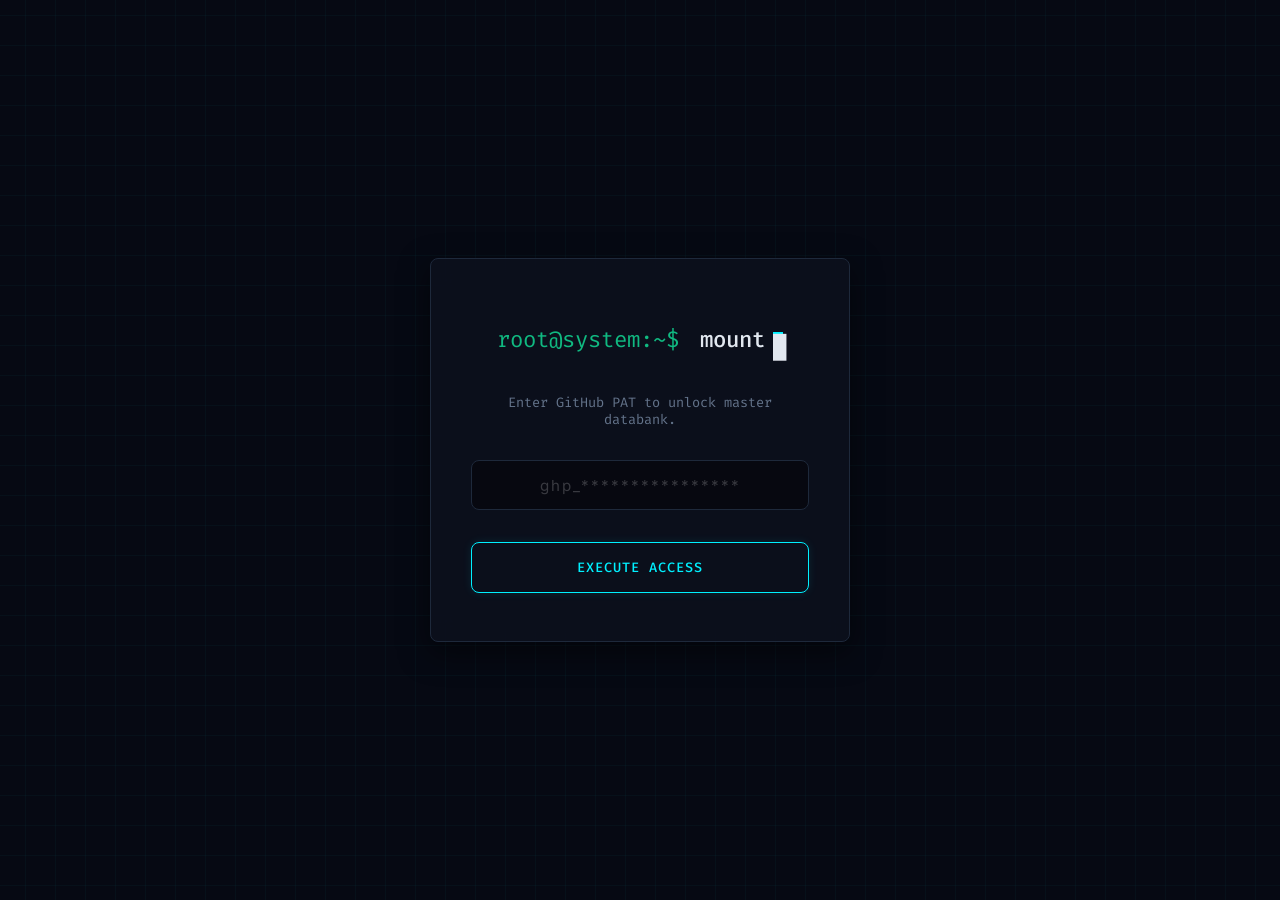
==== commit 78aa90c2: "Update print statement from 'Hello' to 'Goodbye'" ====
--- a/admin.html
+++ b/admin.html
@@ -29,7 +29,7 @@
             /* Typography Engine */
             --font-mono: 'Fira Code', 'Consolas', monospace;
             --font-sans: 'Inter', system-ui, sans-serif;
-            --radius: 8px; 
+            --radius: 8px;
         }
 
         /* Cyber-Grid Background */
@@ -70,8 +70,7 @@
         .cursor { display: inline-block; width: 10px; height: 1.2rem; background-color: var(--c-cyan); vertical-align: middle; margin-left: 8px; animation: blink 1s step-end infinite; }
         @keyframes blink { 50% { opacity: 0; } }
 
-        /* Changed from lowercase to normal capitalization for readability */
-        .saas-label { font-size: 0.85rem; color: var(--text-muted); margin-bottom: 0.8rem; letter-spacing: 0.5px; }
+        .saas-label { font-size: 0.8rem; color: var(--text-muted); margin-bottom: 0.8rem; text-transform: lowercase; letter-spacing: 0.5px; display: block;}
 
         /* Terminal Panels */
         .terminal-panel {
@@ -110,7 +109,7 @@
             font-family: var(--font-sans);
         }
         .saas-input:focus { border-color: var(--c-cyan); box-shadow: 0 0 12px rgba(0, 240, 255, 0.15); }
-        .saas-input::placeholder { color: rgba(255,255,255,0.3); font-family: var(--font-sans); }
+        .saas-input::placeholder { color: rgba(255,255,255,0.2); font-family: var(--font-sans); }
 
         /* Hardware Buttons */
         .btn-primary, .btn-outline { 
@@ -128,46 +127,68 @@
             color: var(--text-main);
         }
         .btn-primary { border-color: var(--c-cyan); color: var(--c-cyan); box-shadow: 0 0 10px rgba(0, 240, 255, 0.1); }
-        .btn-primary:hover { background: rgba(0, 240, 255, 0.1); box-shadow: 0 0 20px rgba(0, 240, 255, 0.3); }
+        .btn-primary:hover:not(:disabled) { background: rgba(0, 240, 255, 0.1); box-shadow: 0 0 20px rgba(0, 240, 255, 0.3); }
+        .btn-primary:disabled { opacity: 0.5; cursor: not-allowed; }
         
         .btn-outline:hover { background: rgba(255, 255, 255, 0.05); border-color: var(--text-main); }
         .btn-danger { border-color: var(--danger) !important; color: var(--danger) !important; }
         .btn-danger:hover { background: rgba(239, 68, 68, 0.1) !important; box-shadow: 0 0 20px rgba(239, 68, 68, 0.2); }
 
-        /* Nav Buttons (Mono Matrix Tabs) */
+        /* Nav Buttons */
         .nav-btn { 
             display: flex; align-items: center; gap: 1rem; 
             background: transparent; color: var(--text-muted); 
             border: 1px solid transparent; padding: 0.9rem 1.2rem; 
             border-radius: var(--radius); cursor: pointer; 
-            text-align: left; font-size: 0.9rem; font-weight: 500; 
-            transition: all 0.3s ease; 
-        }
-        .nav-btn:hover { background: rgba(255, 255, 255, 0.03); transform: translateX(5px); color: var(--text-main); }
+            text-align: left; font-size: 0.85rem; font-weight: 500; 
+            transition: all 0.3s ease; text-transform: lowercase;
+        }
+        .nav-btn:hover { background: rgba(255, 255, 255, 0.03); transform: translateX(5px); }
         .nav-btn.active { background: rgba(0,0,0,0.5); border: 1px solid var(--panel-border); }
         .nav-icon { width: 18px; height: 18px; fill: currentColor; transition: fill 0.3s ease; }
 
-        /* --- GLOW-MORPHISM COLOR MATRIX --- */
+        /* Colors Matrix */
         .nav-btn[data-tab="hero-tab"]:hover, .nav-btn[data-tab="hero-tab"].active { color: var(--c-cyan); border-color: var(--c-cyan); box-shadow: inset 4px 0 0 var(--c-cyan), 0 0 15px rgba(0, 240, 255, 0.1); }
         .nav-btn[data-tab="edu-tab"]:hover, .nav-btn[data-tab="edu-tab"].active { color: var(--c-purple); border-color: var(--c-purple); box-shadow: inset 4px 0 0 var(--c-purple), 0 0 15px rgba(168, 85, 247, 0.1); }
         .nav-btn[data-tab="cert-tab"]:hover, .nav-btn[data-tab="cert-tab"].active { color: var(--c-amber); border-color: var(--c-amber); box-shadow: inset 4px 0 0 var(--c-amber), 0 0 15px rgba(245, 158, 11, 0.1); }
         .nav-btn[data-tab="proj-tab"]:hover, .nav-btn[data-tab="proj-tab"].active { color: var(--c-lime); border-color: var(--c-lime); box-shadow: inset 4px 0 0 var(--c-lime), 0 0 15px rgba(16, 185, 129, 0.1); }
         .nav-btn[data-tab="contact-tab"]:hover, .nav-btn[data-tab="contact-tab"].active { color: var(--c-magenta); border-color: var(--c-magenta); box-shadow: inset 4px 0 0 var(--c-magenta), 0 0 15px rgba(236, 72, 153, 0.1); }
 
-        /* Tab Animations */
         .tab-pane { display: none; max-width: 800px; margin: 0 auto; }
         .tab-pane.active { display: block; animation: slideUpFade 0.4s cubic-bezier(0, 0, 0.2, 1) forwards; }
 
-        /* Terminal Accordions */
         .accordion-item { border-radius: var(--radius); margin-bottom: 1.2rem; overflow: hidden; transition: all 0.2s ease; border: 1px solid var(--panel-border); background: rgba(0,0,0,0.3); }
         .accordion-header { display: flex; justify-content: space-between; align-items: center; padding: 1.2rem 1.5rem; cursor: pointer; font-weight: 500; font-family: var(--font-sans); }
         .accordion-header:hover { background: rgba(255,255,255,0.02); color: var(--c-cyan); }
         .accordion-body { padding: 1.5rem; border-top: 1px dashed var(--panel-border); background: rgba(0,0,0,0.5); }
 
-        /* Indicators & Previews */
         .save-indicator { font-size: 0.8rem; font-weight: 500; display: flex; align-items: center; gap: 0.6rem; color: var(--text-muted); text-transform: uppercase; letter-spacing: 1px;}
         .dot { width: 8px; height: 8px; border-radius: 50%; background: var(--success); box-shadow: 0 0 10px var(--success); }
         .img-preview-box { width: 70px; height: 70px; border-radius: var(--radius); object-fit: cover; margin-top: 0.5rem; display: block; border: 1px dashed var(--c-cyan); background: rgba(0,0,0,0.5); }
+
+        /* --- NEW MODAL OVERLAY STYLES --- */
+        .modal-overlay { 
+            position: fixed; inset: 0; 
+            background: rgba(6, 9, 19, 0.8); 
+            backdrop-filter: blur(8px); -webkit-backdrop-filter: blur(8px); 
+            z-index: 9999; display: flex; justify-content: center; align-items: center; 
+            transition: opacity 0.3s ease; 
+        }
+        .modal-box { 
+            padding: 3rem; text-align: center; width: 400px; 
+            display: flex; flex-direction: column; align-items: center; 
+            border-color: var(--c-cyan);
+            box-shadow: 0 0 40px rgba(0, 240, 255, 0.15);
+        }
+        .spinner { 
+            width: 55px; height: 55px; 
+            border: 4px solid rgba(0, 240, 255, 0.1); 
+            border-top-color: var(--c-cyan); 
+            border-radius: 50%; 
+            animation: spin 1s linear infinite; 
+            box-shadow: 0 0 15px rgba(0, 240, 255, 0.2);
+        }
+        @keyframes spin { to { transform: rotate(360deg); } }
 
         /* Animations */
         @keyframes slideUpFade { 0% { opacity: 0; transform: translateY(15px); } 100% { opacity: 1; transform: translateY(0); } }
@@ -184,10 +205,10 @@
     <!-- AUTHENTICATION SCREEN -->
     <div id="auth-screen" class="auth-container">
         <form id="login-form" class="auth-box terminal-panel">
-            <h2 style="border:none; padding:0; text-align: center;"><span class="prompt">root@system:~$</span> System Login<span class="cursor">█</span></h2>
-            <p style="font-size: 0.85rem; color: var(--text-muted); margin-bottom: 2rem; font-family: var(--font-mono); text-align: center;">Enter GitHub PAT to unlock the master databank.</p>
+            <h2 style="border:none; padding:0; text-align: center;"><span class="prompt">root@system:~$</span> mount<span class="cursor">█</span></h2>
+            <p style="font-size: 0.85rem; color: var(--text-muted); margin-bottom: 2rem; font-family: var(--font-mono); text-align: center;">Enter GitHub PAT to unlock master databank.</p>
             <input type="password" id="gh-token" class="saas-input" placeholder="ghp_****************" required style="margin-bottom: 2rem; text-align: center; letter-spacing: 2px;">
-            <button type="submit" class="btn-primary" style="width: 100%; padding: 1rem;">Authenticate</button>
+            <button type="submit" class="btn-primary" style="width: 100%; padding: 1rem;">Execute Access</button>
         </form>
     </div>
 
@@ -210,11 +231,11 @@
         <div class="admin-layout">
             <!-- SIDEBAR NAVIGATION -->
             <aside class="sidebar terminal-panel">
-                <button class="nav-btn active" data-tab="hero-tab"><svg class="nav-icon" viewBox="0 0 24 24"><path d="M12 12c2.21 0 4-1.79 4-4s-1.79-4-4-4-4 1.79-4 4 1.79 4 4 4zm0 2c-2.67 0-8 1.34-8 4v2h16v-2c0-2.66-5.33-4-8-4z"/></svg> Hero Configuration</button>
-                <button class="nav-btn" data-tab="edu-tab"><svg class="nav-icon" viewBox="0 0 24 24"><path d="M12 3L1 9l4 2.18v6L12 21l7-3.82v-6l2.12-1.15V17h2V9L12 3zm6.82 6L12 12.72 5.18 9 12 5.28 18.82 9zM17 15.99l-5 2.73-5-2.73v-3.72L12 15l5-2.73v3.72z"/></svg> Education Timeline</button>
-                <button class="nav-btn" data-tab="cert-tab"><svg class="nav-icon" viewBox="0 0 24 24"><path d="M19 3H5c-1.1 0-2 .9-2 2v14c0 1.1.9 2 2 2h14c1.1 0 2-.9 2-2V5c0-1.1-.9-2-2-2zm-7 9h-2V7h-2v5H6v2h2v5h2v-5h2v-2z"/></svg> Certifications</button>
-                <button class="nav-btn" data-tab="proj-tab"><svg class="nav-icon" viewBox="0 0 24 24"><path d="M20 6h-4V4c0-1.11-.89-2-2-2h-4c-1.11 0-2 .89-2 2v2H4c-1.11 0-1.99.89-1.99 2L2 19c0 1.11.89 2 2 2h16c1.11 0 2-.89 2-2V8c0-1.11-.89-2-2-2zm-6 0h-4V4h4v2z"/></svg> Projects Matrix</button>
-                <button class="nav-btn" data-tab="contact-tab"><svg class="nav-icon" viewBox="0 0 24 24"><path d="M20 4H4c-1.1 0-1.99.9-1.99 2L2 18c0 1.1.9 2 2 2h16c1.1 0 2-.9 2-2V6c0-1.1-.9-2-2-2zm0 4l-8 5-8-5V6l8 5 8-5v2z"/></svg> Contact & Forms</button>
+                <button class="nav-btn active" data-tab="hero-tab"><svg class="nav-icon" viewBox="0 0 24 24"><path d="M12 12c2.21 0 4-1.79 4-4s-1.79-4-4-4-4 1.79-4 4 1.79 4 4 4zm0 2c-2.67 0-8 1.34-8 4v2h16v-2c0-2.66-5.33-4-8-4z"/></svg> ~/hero.config</button>
+                <button class="nav-btn" data-tab="edu-tab"><svg class="nav-icon" viewBox="0 0 24 24"><path d="M12 3L1 9l4 2.18v6L12 21l7-3.82v-6l2.12-1.15V17h2V9L12 3zm6.82 6L12 12.72 5.18 9 12 5.28 18.82 9zM17 15.99l-5 2.73-5-2.73v-3.72L12 15l5-2.73v3.72z"/></svg> ~/education.log</button>
+                <button class="nav-btn" data-tab="cert-tab"><svg class="nav-icon" viewBox="0 0 24 24"><path d="M19 3H5c-1.1 0-2 .9-2 2v14c0 1.1.9 2 2 2h14c1.1 0 2-.9 2-2V5c0-1.1-.9-2-2-2zm-7 9h-2V7h-2v5H6v2h2v5h2v-5h2v-2z"/></svg> ~/credentials.bin</button>
+                <button class="nav-btn" data-tab="proj-tab"><svg class="nav-icon" viewBox="0 0 24 24"><path d="M20 6h-4V4c0-1.11-.89-2-2-2h-4c-1.11 0-2 .89-2 2v2H4c-1.11 0-1.99.89-1.99 2L2 19c0 1.11.89 2 2 2h16c1.11 0 2-.89 2-2V8c0-1.11-.89-2-2-2zm-6 0h-4V4h4v2z"/></svg> ~/projects.exe</button>
+                <button class="nav-btn" data-tab="contact-tab"><svg class="nav-icon" viewBox="0 0 24 24"><path d="M20 4H4c-1.1 0-1.99.9-1.99 2L2 18c0 1.1.9 2 2 2h16c1.1 0 2-.9 2-2V6c0-1.1-.9-2-2-2zm0 4l-8 5-8-5V6l8 5 8-5v2z"/></svg> ~/integrations.sh</button>
             </aside>
 
             <!-- MAIN WORKSPACE -->
@@ -222,38 +243,38 @@
                 
                 <!-- HERO TAB -->
                 <div id="hero-tab" class="tab-pane active">
-                    <h2><span class="prompt">usr@ssn-cms:~/hero$</span> Hero Configuration<span class="cursor">█</span></h2>
-                    
-                    <label class="saas-label">Full Name</label>
-                    <input type="text" id="h-name" class="saas-input" placeholder="e.g. Jane Doe" onchange="updateHero('name', this.value)">
-                    
-                    <label class="saas-label">Job Title</label>
-                    <input type="text" id="h-title" class="saas-input" placeholder="e.g. Senior Frontend Engineer" onchange="updateHero('title', this.value)">
-                    
-                    <label class="saas-label">Value Proposition (Short Bio)</label>
-                    <textarea id="h-valueProp" class="saas-input" rows="3" placeholder="Building seamless web experiences..." onchange="updateHero('valueProp', this.value)"></textarea>
-                    
-                    <label class="saas-label">Dynamic Typewriter Text (Comma separated)</label>
+                    <h2><span class="prompt">usr@ssn-cms:~/hero$</span> init_core_profile<span class="cursor">█</span></h2>
+                    
+                    <label class="saas-label">const fullName =</label>
+                    <input type="text" id="h-name" class="saas-input" placeholder="String: Jane Doe" onchange="updateHero('name', this.value)">
+                    
+                    <label class="saas-label">const jobTitle =</label>
+                    <input type="text" id="h-title" class="saas-input" placeholder="String: Senior Frontend Engineer" onchange="updateHero('title', this.value)">
+                    
+                    <label class="saas-label">const valueProposition =</label>
+                    <textarea id="h-valueProp" class="saas-input" rows="3" placeholder="String: Building seamless web experiences..." onchange="updateHero('valueProp', this.value)"></textarea>
+                    
+                    <label class="saas-label">const dynamicText = Array(comma_separated)</label>
                     <input type="text" id="h-dynText" class="saas-input" placeholder="Coder, Designer, Creator" onchange="updateHeroMeta('dynamicText', this.value.split(',').map(s=>s.trim()))">
                     
-                    <label class="saas-label">Profile Photo (Auto-compresses)</label>
+                    <label class="saas-label">upload_avatar(auto_compress: true)</label>
                     <input type="file" id="h-photo" accept="image/*" class="saas-input" style="padding: 0.8rem;" onchange="handleHeroImage(this)">
                     <img id="h-photo-preview" class="img-preview-box hidden" alt="Hero Preview">
 
                     <div style="margin-top: 3rem; padding-top: 2rem; border-top: 1px dashed var(--panel-border);">
-                        <h3 style="font-size: 1.1rem; margin-bottom: 1.5rem;"><span class="prompt">></span> Meta & Visibility Toggles</h3>
-                        <label class="saas-label">Location</label>
+                        <h3 style="font-size: 1.1rem; margin-bottom: 1.5rem;"><span class="prompt">></span> Meta_Toggles</h3>
+                        <label class="saas-label">const location_tag =</label>
                         <input type="text" id="h-location" class="saas-input" placeholder="e.g. Chennai, India" onchange="updateHeroMeta('location', this.value)">
                         
-                        <label class="saas-label">Availability Status</label>
+                        <label class="saas-label">const availability_status =</label>
                         <input type="text" id="h-avail" class="saas-input" placeholder="e.g. Available for immediate joining" onchange="updateHeroMeta('availability', this.value)">
                         
                         <div style="display: flex; gap: 2.5rem; margin-top: 1.5rem; padding: 1.5rem; background: rgba(0,0,0,0.4); border: 1px solid var(--panel-border); border-radius: var(--radius);">
                             <label style="display: flex; align-items: center; gap: 0.8rem; font-size: 0.9rem; cursor: pointer; font-weight: 500; font-family: var(--font-mono);">
-                                <input type="checkbox" id="t-social" style="width: 16px; height: 16px; accent-color: var(--c-cyan);" onchange="state.hero.toggles = state.hero.toggles || {}; state.hero.toggles.showSocial = this.checked; saveStateToStorage();"> Show Social Media Icons
+                                <input type="checkbox" id="t-social" style="width: 16px; height: 16px; accent-color: var(--c-cyan);" onchange="state.hero.toggles = state.hero.toggles || {}; state.hero.toggles.showSocial = this.checked; saveStateToStorage();"> enable_social_icons
                             </label>
                             <label style="display: flex; align-items: center; gap: 0.8rem; font-size: 0.9rem; cursor: pointer; font-weight: 500; font-family: var(--font-mono);">
-                                <input type="checkbox" id="t-clients" style="width: 16px; height: 16px; accent-color: var(--c-cyan);" onchange="state.hero.toggles = state.hero.toggles || {}; state.hero.toggles.showClientLogos = this.checked; saveStateToStorage();"> Show Client Logos
+                                <input type="checkbox" id="t-clients" style="width: 16px; height: 16px; accent-color: var(--c-cyan);" onchange="state.hero.toggles = state.hero.toggles || {}; state.hero.toggles.showClientLogos = this.checked; saveStateToStorage();"> display_client_logos
                             </label>
                         </div>
                     </div>
@@ -262,8 +283,8 @@
                 <!-- EDUCATION TAB -->
                 <div id="edu-tab" class="tab-pane">
                     <div style="display:flex; justify-content:space-between; align-items:center; border-bottom: 1px dashed var(--panel-border); margin-bottom:2rem; padding-bottom:1rem;">
-                        <h2 style="margin:0; border:none; padding:0;"><span class="prompt">usr@ssn-cms:~/edu$</span> Education Timeline<span class="cursor">█</span></h2>
-                        <button class="btn-primary" id="add-edu" style="border-color: var(--c-purple); color: var(--c-purple);">+ Add Entry</button>
+                        <h2 style="margin:0; border:none; padding:0;"><span class="prompt">usr@ssn-cms:~/edu$</span> load_timeline<span class="cursor">█</span></h2>
+                        <button class="btn-primary" id="add-edu" style="border-color: var(--c-purple); color: var(--c-purple);">+ append_entry()</button>
                     </div>
                     <div id="edu-list"></div>
                 </div>
@@ -271,8 +292,8 @@
                 <!-- CERTIFICATIONS TAB -->
                 <div id="cert-tab" class="tab-pane">
                     <div style="display:flex; justify-content:space-between; align-items:center; border-bottom: 1px dashed var(--panel-border); margin-bottom:2rem; padding-bottom:1rem;">
-                        <h2 style="margin:0; border:none; padding:0;"><span class="prompt">usr@ssn-cms:~/certs$</span> Certifications<span class="cursor">█</span></h2>
-                        <button class="btn-primary" id="add-cert" style="border-color: var(--c-amber); color: var(--c-amber);">+ Add Entry</button>
+                        <h2 style="margin:0; border:none; padding:0;"><span class="prompt">usr@ssn-cms:~/certs$</span> fetch_credentials<span class="cursor">█</span></h2>
+                        <button class="btn-primary" id="add-cert" style="border-color: var(--c-amber); color: var(--c-amber);">+ append_entry()</button>
                     </div>
                     <div id="cert-list"></div>
                 </div>
@@ -280,23 +301,33 @@
                 <!-- PROJECTS TAB -->
                 <div id="proj-tab" class="tab-pane">
                     <div style="display:flex; justify-content:space-between; align-items:center; border-bottom: 1px dashed var(--panel-border); margin-bottom:2rem; padding-bottom:1rem;">
-                        <h2 style="margin:0; border:none; padding:0;"><span class="prompt">usr@ssn-cms:~/proj$</span> Projects Matrix<span class="cursor">█</span></h2>
-                        <button class="btn-primary" id="add-proj" style="border-color: var(--c-lime); color: var(--c-lime);">+ Add Entry</button>
+                        <h2 style="margin:0; border:none; padding:0;"><span class="prompt">usr@ssn-cms:~/proj$</span> compile_matrix<span class="cursor">█</span></h2>
+                        <button class="btn-primary" id="add-proj" style="border-color: var(--c-lime); color: var(--c-lime);">+ append_entry()</button>
                     </div>
                     <div id="proj-list"></div>
                 </div>
 
                 <!-- CONTACT TAB -->
                 <div id="contact-tab" class="tab-pane">
-                    <h2><span class="prompt">usr@ssn-cms:~/contact$</span> Contact Configurations<span class="cursor">█</span></h2>
+                    <h2><span class="prompt">usr@ssn-cms:~/contact$</span> config_endpoint<span class="cursor">█</span></h2>
                     <p style="color: var(--text-muted); font-size: 0.9rem; margin-bottom: 2rem; line-height: 1.6; font-family: var(--font-sans);">Paste your endpoint URL from Web3Forms, Formspree, or Getform here. The public site will route all submissions to this secure address.</p>
-                    <label class="saas-label">Form Action URL (Endpoint)</label>
+                    <label class="saas-label">export API_ENDPOINT =</label>
                     <input type="url" id="c-endpoint" class="saas-input" placeholder="https://api.web3forms.com/submit" onchange="state.contact = state.contact || {}; state.contact.formEndpoint = this.value; saveStateToStorage();">
                 </div>
             </main>
         </div>
     </div>
     
+    <!-- 🌟 NEW SAVING MODAL OVERLAY 🌟 -->
+    <div id="save-modal" class="modal-overlay hidden">
+        <div class="modal-box terminal-panel">
+            <div id="modal-spinner" class="spinner"></div>
+            <h3 id="modal-text" style="margin-top: 1.5rem; margin-bottom: 0; font-family: var(--font-mono); color: var(--text-main);">Encrypting & Syncing...</h3>
+            <p id="modal-subtext" style="color: var(--text-muted); font-size: 0.85rem; margin-top: 0.5rem;">Please do not close this tab.</p>
+            <button id="modal-close" class="btn-outline btn-danger hidden" style="margin-top: 1.5rem;" onclick="document.getElementById('save-modal').classList.add('hidden')">Dismiss</button>
+        </div>
+    </div>
+
     <script src="admin.js"></script>
 </body>
 </html>
